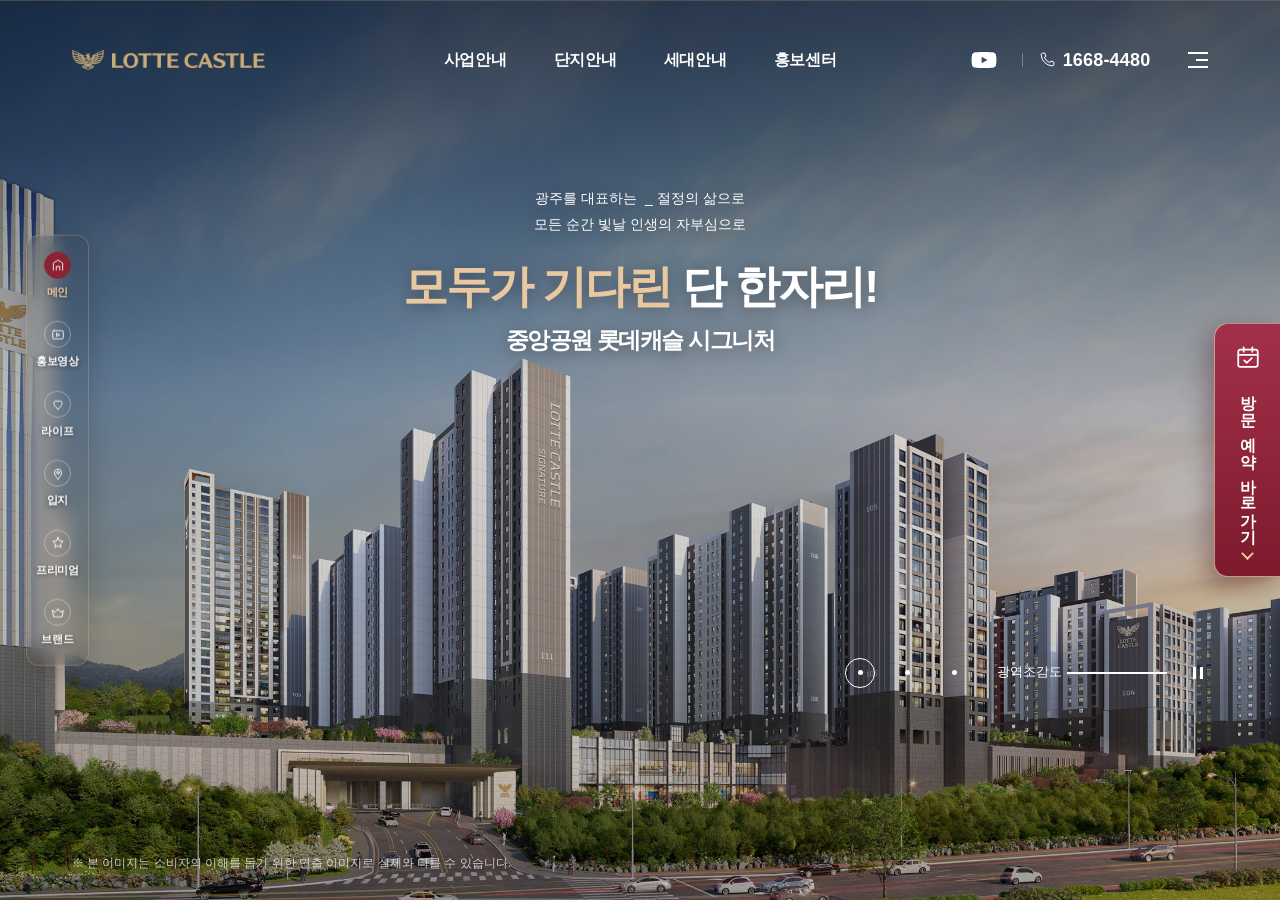
==== index.html @ ca61cfc9 "중앙공원 롯데캐슬 시그니처 홈페이지" ====
<!doctype html>
<html lang="ko">
<head>
  <meta charset="utf-8">
  <meta name="viewport" content="width=device-width, initial-scale=1">
  <title>중앙공원 롯데캐슬 시그니처</title>
  <meta name="description" content="광주를 대표하는 절정의 삶, 중앙공원 롯데캐슬 시그니처. 1BL·2-1BL·2-2BL 총 2,772세대.">
  <link rel="icon" type="image/png" href="images/logo-emblem-wine.png">
  <meta property="og:type" content="website">
  <meta property="og:site_name" content="중앙공원 롯데캐슬 시그니처">
  <meta property="og:image" content="images/main/main-aerial.jpg">
  <meta property="og:title" content="중앙공원 롯데캐슬 시그니처">
  <meta property="og:description" content="광주를 대표하는 절정의 삶, 1BL·2-1BL·2-2BL 총 2,772세대">
  <link rel="preconnect" href="https://fonts.googleapis.com">
  <link rel="preconnect" href="https://fonts.gstatic.com" crossorigin>
  <link rel="stylesheet" href="https://fonts.googleapis.com/css2?family=Jost:wght@100;200;300;400;500;600;700&family=Nanum+Myeongjo:wght@700;800&display=swap">
  <link rel="stylesheet" href="https://cdn.jsdelivr.net/gh/orioncactus/pretendard@v1.3.9/dist/web/variable/pretendardvariable-dynamic-subset.min.css">
  <link rel="stylesheet" href="css/style.css">
  <script>document.documentElement.classList.add("js");</script>
</head>
<body>
  <a class="skip" href="#main">본문으로 건너뛰기</a>

  <!-- ── 헤더 ─────────────────────────────── -->
  <header class="hd" id="hd">
    <h1 class="hd__logo">
      <a href="#main" data-go="0" aria-label="롯데캐슬 홈">
        <span class="logo logo--color"><img src="images/logo-emblem-champ.png" alt=""><img src="images/logo-word-champ.png" alt=""></span>
        <span class="logo logo--white"><img src="images/logo-emblem-champ.png" alt=""><img src="images/logo-word-champ.png" alt=""></span>
      </a>
    </h1>

    <nav class="gnb" aria-label="주요 메뉴">
      <ul class="gnb__list">
        <li><a href="planning.html">사업안내</a>
          <ul class="gnb__sub"><li><a href="planning.html">사업개요</a></li><li><a href="brand.html">브랜드 소개</a></li><li><a href="location.html">입지환경</a></li><li><a href="premium.html">프리미엄</a></li><li><a href="contact.html">오시는 길</a></li></ul>
        </li>
        <li><a href="complex.html">단지안내</a>
          <ul class="gnb__sub"><li><a href="complex.html">단지 배치도</a></li><li><a href="dh.html">동호수배치도</a></li><li><a href="community.html">커뮤니티</a></li><li><a href="conference.html">이동통신설비 협의 결과서</a></li></ul>
        </li>
        <li><a href="unit.html">세대안내</a>
          <ul class="gnb__sub"><li><a href="unit.html">주택형 안내</a></li><li><a href="unit_film.html">세대안내 영상</a></li></ul>
        </li>
        <li><a href="guest.html">홍보센터</a>
          <ul class="gnb__sub"><li><a href="guest.html">관심고객등록</a></li><li><a href="pr.html">홍보영상</a></li></ul>
        </li>
      </ul>
    </nav>

    <div class="hd__util">
      <a class="hd__yt" href="pr.html" data-go="1">
        <svg viewBox="0 0 24 24" aria-hidden="true"><path d="M23 7.2a3 3 0 0 0-2.1-2.1C19 4.6 12 4.6 12 4.6s-7 0-8.9.5A3 3 0 0 0 1 7.2 31 31 0 0 0 .5 12 31 31 0 0 0 1 16.8a3 3 0 0 0 2.1 2.1c1.9.5 8.9.5 8.9.5s7 0 8.9-.5a3 3 0 0 0 2.1-2.1 31 31 0 0 0 .5-4.8 31 31 0 0 0-.5-4.8zM9.8 15.1V8.9l5.4 3.1z"/></svg><span>홍보영상 바로보기</span>
      </a>
      <span class="hd__bar" aria-hidden="true"></span>
      <p class="hd__tel" aria-label="대표번호 1668-4480">
        <svg viewBox="0 0 24 24" aria-hidden="true"><path d="M5.2 3h3.1l1.6 4.4-2.2 1.5a12 12 0 0 0 7.4 7.4l1.5-2.2 4.4 1.6v3.1A2.3 2.3 0 0 1 18.7 21 16.7 16.7 0 0 1 3 5.3 2.3 2.3 0 0 1 5.2 3z"/></svg>
        <span>1668-4480</span>
      </p>
      <button class="hd__menu" type="button" aria-expanded="false" aria-controls="sitemap"><span class="sr-only">전체 메뉴</span><i></i><i></i><i></i></button>
    </div>
  </header>

  <!-- 전체 메뉴 -->
  <div class="sitemap" id="sitemap" role="dialog" aria-modal="true" aria-label="전체 메뉴" hidden>
    <div class="sitemap__inner">
      <div class="sitemap__col"><h2>사업안내</h2><ul><li><a href="planning.html">사업개요</a></li><li><a href="brand.html">브랜드 소개</a></li><li><a href="location.html">입지환경</a></li><li><a href="premium.html">프리미엄</a></li><li><a href="contact.html">오시는 길</a></li></ul></div>
      <div class="sitemap__col"><h2>단지안내</h2><ul><li><a href="complex.html">단지 배치도</a></li><li><a href="dh.html">동호수배치도</a></li><li><a href="community.html">커뮤니티</a></li><li><a href="conference.html">이동통신설비 협의 결과서</a></li></ul></div>
      <div class="sitemap__col"><h2>세대안내</h2><ul><li><a href="unit.html">주택형 안내</a></li><li><a href="unit_film.html">세대안내 영상</a></li></ul></div>
      <div class="sitemap__col"><h2>홍보센터</h2><ul><li><a href="guest.html">관심고객등록</a></li><li><a href="pr.html">홍보영상</a></li></ul></div>
    </div>
    <button class="sitemap__close" type="button"><span class="sr-only">전체 메뉴 닫기</span></button>
  </div>

  <!-- 오른쪽 세로 탭 -->
  <div class="side">
    <button class="side__tab" type="button" data-reserve><span>방문 예약 바로가기</span><i aria-hidden="true"></i></button>
    <div class="side__card" aria-hidden="true">
      <p>모델하우스<br>방문 예약</p>
      <img src="images/logo-emblem-white.png" alt="">
      <p class="side__go">바로가기 <i></i></p>
    </div>
  </div>

  <!-- 왼쪽 섹션 바로가기 (스크롤 없이 해당 화면으로 이동) -->
  <nav class="qnav" aria-label="섹션 바로가기">
    <ul>
      <li><a href="#" data-go="0"><i aria-hidden="true"><svg viewBox="0 0 24 24"><path d="M4 21V9l8-5 8 5v12M9 21v-6h6v6"/></svg></i><span>메인</span></a></li>
      <li><a href="#" data-go="1"><i aria-hidden="true"><svg viewBox="0 0 24 24"><rect x="3" y="5" width="18" height="14" rx="2"/><path d="M10 9.5l5 2.5-5 2.5z"/></svg></i><span>홍보영상</span></a></li>
      <li><a href="#" data-go="2"><i aria-hidden="true"><svg viewBox="0 0 24 24"><path d="M12 21s-7-4.5-7-10a4 4 0 0 1 7-2.6A4 4 0 0 1 19 11c0 5.5-7 10-7 10z"/></svg></i><span>라이프</span></a></li>
      <li><a href="#" data-go="3"><i aria-hidden="true"><svg viewBox="0 0 24 24"><path d="M12 21s6-5.7 6-11a6 6 0 0 0-12 0c0 5.3 6 11 6 11z"/><circle cx="12" cy="10" r="2.2"/></svg></i><span>입지</span></a></li>
      <li><a href="#" data-go="4"><i aria-hidden="true"><svg viewBox="0 0 24 24"><path d="M12 3l2.7 5.6 6.1.9-4.4 4.3 1 6.1L12 17l-5.4 2.9 1-6.1-4.4-4.3 6.1-.9z"/></svg></i><span>프리미엄</span></a></li>
      <li><a href="#" data-go="5"><i aria-hidden="true"><svg viewBox="0 0 24 24"><path d="M3 8l4.5 3L12 5l4.5 6L21 8l-2 11H5z"/></svg></i><span>브랜드</span></a></li>
    </ul>
  </nav>

  <main class="fp" id="fp">    <div class="fp__track" id="track">

      <!-- 1. 메인 비주얼 ─────────────────────── -->
      <section class="sec sec-main" id="main" data-hd="light" aria-label="메인">
        <div class="fade" id="mv" data-delay="7000" data-mobile-delay="5000">
          <div class="fade__slide mv mv--dark is-active" data-label="광역조감도">
            <div class="mv__img" style="background-image:url(images/main/main-aerial.jpg)" role="img" aria-label="공원 숲 너머로 늘어선 롯데캐슬 시그니처 단지 전경 조감도"></div>
            <div class="mv__txt">
              <p>광주를 대표하는&nbsp;&nbsp;_&nbsp;절정의 삶으로<br>모든 순간 빛날 인생의 자부심으로</p>
              <h2><b>모두가 기다린</b> 단 한자리!</h2>
              <h3>중앙공원 롯데캐슬 시그니처</h3>
            </div>
          </div>
          <div class="fade__slide mv mv--dark" data-label="1블럭">
            <div class="mv__img" style="background-image:url(images/main/main-1bl.jpg)" role="img" aria-label="해 질 녘 중앙공원 숲과 호수 곁에 들어선 1블럭 조감도"></div>
            <div class="mv__txt">
              <p>광주를 대표하는&nbsp;&nbsp;_&nbsp;절정의 삶으로<br>모든 순간 빛날 인생의 자부심으로</p>
              <h2><b>모두가 기다린</b> 단 한자리!</h2>
              <h3>중앙공원 롯데캐슬 시그니처</h3>
            </div>
          </div>
          <div class="fade__slide mv mv--dark" data-label="2블럭">
            <div class="mv__img" style="background-image:url(images/main/main-2bl.jpg)" role="img" aria-label="중앙공원 숲에 둘러싸인 2블럭 단지 조감도"></div>
            <div class="mv__txt">
              <p>광주를 대표하는&nbsp;&nbsp;_&nbsp;절정의 삶으로<br>모든 순간 빛날 인생의 자부심으로</p>
              <h2><b>모두가 기다린</b> 단 한자리!</h2>
              <h3>중앙공원 롯데캐슬 시그니처</h3>
            </div>
          </div>
          <div class="ctrl ctrl--main" role="group" aria-label="메인 슬라이드 조작">
            <div class="ctrl__dots"></div>
            <p class="ctrl__label" aria-live="polite"></p>
            <div class="ctrl__bar"><i></i></div>
            <button class="ctrl__play" type="button" aria-label="자동 재생 일시정지"></button>
          </div>
        </div>
        <p class="sec-main__note">※ 본 이미지는 소비자의 이해를 돕기 위한 연출 이미지로 실제와 다를 수 있습니다.</p>
      </section>

      <!-- 2. 홍보영상 ───────────────────────── -->
      <section class="sec sec-pr" id="pr" data-hd="dark" aria-labelledby="pr-title">
        <div class="pr__bg" style="background-image:url(images/main/pr-bg.jpg?v=2)"></div>
        <div class="pr">
          <h2 class="pr__tit" id="pr-title">홍보영상<span>중앙공원 롯데캐슬 시그니처의 홍보영상을 감상하세요.</span></h2>
          <div class="pr__player" id="pr-player">
            <button class="pr__poster" type="button" id="pr-poster">
              <img id="pr-poster-img" src="https://i.ytimg.com/vi/tBvy3u4akjk/maxresdefault.jpg" alt="">
              <span class="pr__play" aria-hidden="true"></span>
              <span class="sr-only" id="pr-poster-label">메인 홍보영상 재생</span>
            </button>
          </div>
          <ul class="pr__list">
            <li><button type="button" class="pr__item is-active" data-yt="tBvy3u4akjk"><span class="pr__th"><img src="https://i.ytimg.com/vi/tBvy3u4akjk/mqdefault.jpg" alt=""></span><span class="pr__info"><b>메인 홍보영상</b><span>광주의 빛이 될 프리미엄 랜드마크의 등장!<br>중앙공원 롯데캐슬 시그니처</span></span></button></li>
            <li><button type="button" class="pr__item" data-yt="fh3ZFJFXrGg"><span class="pr__th"><img src="https://i.ytimg.com/vi/fh3ZFJFXrGg/mqdefault.jpg" alt=""></span><span class="pr__info"><b>공원 설계 편</b><span>중앙공원 롯데캐슬 시그니처의<br>특별한 이야기</span></span></button></li>
            <li><button type="button" class="pr__item" data-yt="DjLk4Nj26QA"><span class="pr__th"><img src="https://i.ytimg.com/vi/DjLk4Nj26QA/mqdefault.jpg" alt=""></span><span class="pr__info"><b>단지 설계 편</b><span>중앙공원 롯데캐슬 시그니처의<br>특별한 이야기</span></span></button></li>
            <li><button type="button" class="pr__item" data-yt="m_tF_t5Ye3M"><span class="pr__th"><img src="https://i.ytimg.com/vi/m_tF_t5Ye3M/mqdefault.jpg" alt=""></span><span class="pr__info"><b>견본주택 탐방기</b><span>광주 최대 중앙공원을<br>내 집 앞마당처럼!</span></span></button></li>
          </ul>
        </div>
      </section>

      <!-- 3. LIFE ─────────────────────────── -->
      <section class="sec sec-life" id="life" data-hd="dark" aria-label="라이프">
        <div class="fade" id="lf" data-delay="7000" data-mobile-delay="3500">
          <div class="fade__slide lf lf--1 is-active" data-label="01">
            <div class="lf__img" style="background-image:url(images/main/life-1.jpg?v=2)" role="img" aria-label="도시 야경이 내려다보이는 루프탑 테라스의 두 사람"></div>
            <p class="lf__tit" aria-hidden="true"><span class="lf__top">HIGHEST</span><span class="lf__btm">SOCIETY</span></p>
            <div class="lf__box">
              <h3 class="lf__en">HIGHEST SOCIETY</h3>
              <h2>모두의 시선,<br>그 위의 소사이어티</h2>
              <p>광주를 이끄는<br>앞선 사람들의 특별한 커뮤니티.<br>더 큰 여유와 자부심을 담은<br>중대형 랜드마크의 완성</p>
            </div>
          </div>
          <div class="fade__slide lf lf--2" data-label="02">
            <div class="lf__img" style="background-image:url(images/main/life-2.jpg?v=2)" role="img" aria-label="중앙공원 잔디광장 너머로 보이는 롯데캐슬 단지"></div>
            <p class="lf__tit" aria-hidden="true"><span class="lf__top">GREATEST</span><span class="lf__btm">PARADISE</span></p>
            <div class="lf__box">
              <h3 class="lf__en">GREATEST PARADISE</h3>
              <h2>여유의 절정,<br>중앙공원 속 파라다이스</h2>
              <p>광주를 대표하는<br>최대 규모의 중앙공원을<br>나의 정원으로.<br>스케일이 다른 주거문화</p>
            </div>
          </div>
          <div class="fade__slide lf lf--3" data-label="03">
            <div class="lf__img" style="background-image:url(images/main/life-3.jpg)" role="img" aria-label="도심 전망이 보이는 밝은 쇼핑몰 내부"></div>
            <p class="lf__tit" aria-hidden="true"><span class="lf__top">BRIGHTEST</span><span class="lf__btm">LIFE</span></p>
            <div class="lf__box">
              <h3 class="lf__en">BRIGHTEST LIFE</h3>
              <h2>도시의 중심,<br>눈부신 어반라이프</h2>
              <p>지하철 2호선 개통(예정),<br>우수한 교육환경,<br>백화점, 대형마트 등<br>가깝고 편리한 인프라</p>
            </div>
          </div>
          <div class="ctrl ctrl--life" role="group" aria-label="라이프 슬라이드 조작">
            <div class="ctrl__dots"></div>
            <p class="ctrl__label" aria-live="polite"></p>
            <div class="ctrl__bar"><i></i></div>
            <button class="ctrl__play" type="button" aria-label="자동 재생 일시정지"></button>
          </div>
        </div>
      </section>

      <!-- 4. SIGNATURE LIFE ─────────────────── -->
      <section class="sec sec-sign" id="sign" data-hd="light" aria-labelledby="sign-title">
        <div class="sign__lines" aria-hidden="true"><i></i><i></i><i></i></div>
        <div class="sign__tit">
          <p>중앙공원 롯데캐슬 시그니처</p>
          <h2 id="sign-title">SIGNATURE LIFE</h2>
        </div>
        <ul class="sign__list">
          <li class="sign__item">
            <h3>PARK LIFE</h3>
            <p class="sign__head">약 224만㎡ 중앙공원<br>내 집 정원이 되다</p>
            <div class="sign__img"><div class="sign__circle"><img src="images/main/sign-park.jpg?v=2" alt=""></div><i aria-hidden="true"></i></div>
            <p class="sign__desc">해변백사장, 잔디 언덕,<br>장미정원, 캠핑장, 물놀이장 등<br>광주 최대 공원</p>
          </li>
          <li class="sign__item">
            <h3>SPEED LIFE</h3>
            <p class="sign__head">사통팔달 쾌속교통<br>어디든 빠르게 연결하다</p>
            <div class="sign__img"><div class="sign__circle"><img src="images/main/sign-speed.jpg?v=2" alt=""></div><i aria-hidden="true"></i></div>
            <p class="sign__desc">지하철2호선 개통(예정)<br>제2순환도로 상무대로 등<br>시내외 쾌속교통망</p>
          </li>
          <li class="sign__item">
            <h3>CULTURE LIFE</h3>
            <p class="sign__head">중앙공원 문화 인프라<br>일상의 품격을 높이다</p>
            <div class="sign__img"><div class="sign__circle"><img src="images/main/sign-culture.jpg?v=2" alt=""></div><i aria-hidden="true"></i></div>
            <p class="sign__desc">전시·박람회,<br>지역주민 워크숍, 음악회 등<br>중앙공원 내 다양한 문화 프로그램 계획</p>
          </li>
          <li class="sign__item">
            <h3>ONE-STOP LIFE</h3>
            <p class="sign__head">롯데 라이프 타운<br>원스톱 생활을 완성하다</p>
            <div class="sign__img"><div class="sign__circle"><img src="images/main/sign-onestop.jpg?v=2" alt=""></div><i aria-hidden="true"></i></div>
            <p class="sign__desc">롯데캐슬 시그니처,<br>롯데마트, 롯데아울렛으로<br>이어지는 원스톱 롯데 라이프 타운</p>
          </li>
        </ul>
      </section>

      <!-- 5. HIGH END LIFE ──────────────────── -->
      <section class="sec sec-premium" id="premium" data-hd="light" aria-labelledby="premium-title">
        <div class="premium">
          <div class="premium__tit">
            <p class="premium__sub">중앙공원 롯데캐슬 시그니처</p>
            <h2 id="premium-title">HIGH END LIFE</h2>
            <p class="premium__desc">광주를 대표하는 절정의 삶으로, 모든 순간 빛날 인생의 자부심으로<br>롯데캐슬 시그니처, 광주의 빛이 되다.</p>
            <div class="premium__nav">
              <button type="button" class="premium__prev" aria-label="이전 카드"></button>
              <p class="premium__frac" aria-live="polite"><span class="premium__cur">01</span><i></i><span class="premium__total">04</span></p>
              <button type="button" class="premium__next" aria-label="다음 카드"></button>
            </div>
          </div>
          <div class="premium__viewport">
            <ul class="premium__track" id="premium-track">
              <li class="card"><div class="card__img"><img src="images/main/card-community.jpg" alt="중앙공원과 호수가 내려다보이는 스카이라운지"></div><div class="card__txt"><h3>고품격 커뮤니티로<br><b>자부심을 더 높이다</b></h3><p>중앙공원 전망 스카이라운지,<br>고급 사우나 등<br>한 차원 높은 고품격 커뮤니티</p></div></li>
              <li class="card"><div class="card__img"><img src="images/main/card-parking.svg?v=2" alt="일반형 2.5m·확장형 2.6m 주차 구획도"></div><div class="card__txt"><h3>넉넉한 주차설계로<br><b>삶의 여유를 더하다</b></h3><p>세대당 약 2.0대의 넉넉한 주차공간,<br>대형 세단, SUV 등을 고려해 총 주차대수<br>5,358대 중 1,960대를 확장형으로 계획</p></div></li>
              <li class="card"><div class="card__img"><img src="images/main/card-finish.jpg" alt="대리석 아일랜드와 원목 수납장의 고급 주방"></div><div class="card__txt"><h3>차별화된 마감재로<br><b>하이엔드 라이프를 선사하다</b></h3><p>Arclinea, Dada, nolte, dacor 등<br>입주민의 취향에 걸맞는<br>고급 마감재 적용</p></div></li>
              <li class="card"><div class="card__img"><img src="images/main/card-storage.jpg" alt="골프백과 캐리어를 보관한 세대창고"></div><div class="card__txt"><h3>라이프 스타일에 맞춰<br><b>수납공간을 극대화하다</b></h3><p>대형 스포츠 용품이나<br>계절용품 보관이 용이한<br>세대별 1개소의 세대창고 제공</p></div></li>
            </ul>
          </div>
        </div>
      </section>

      <!-- 6. BRAND ──────────────────────────── -->
      <section class="sec sec-brand" id="brand" data-hd="dark" aria-labelledby="brand-title">
        <div class="brand__bg" style="background-image:url(images/main/brand-bg.jpg)"></div>
        <div class="brand">
          <div class="brand__box brand__box--l">
            <h2 id="brand-title">롯데캐슬 시그니처,<br>광주의 빛이 되다</h2>
            <p>광주를 대표하는 절정의 삶으로<br>모든 순간 빛날 인생의 자부심으로<br>롯데캐슬 시그니처가 광주의 랜드마크를 완성합니다.</p>
          </div>
          <div class="brand__logo"><img src="images/logo-full-gold.png" alt="LOTTE CASTLE"></div>
          <div class="brand__box brand__box--r">
            <h2>눈부시게 빛나는<br>광주라이프</h2>
            <p>롯데캐슬 시그니처를 중심으로<br>눈부시게 빛나는 광주라이프가 펼쳐집니다</p>
            <h3>중앙공원 롯데캐슬 시그니처</h3>
          </div>
          <a class="brand__bt swap" href="https://www.lottecastle.co.kr/main/index.do" target="_blank" rel="noopener"><span class="swap__t">BRAND SITE</span><span class="swap__b" aria-hidden="true">BRAND SITE</span></a>
        </div>
      </section>

      <!-- FOOTER ───────────────────────────── -->
      <footer class="sec sec-foot" id="footer" data-hd="dark">
        <div class="ft">
          <div class="ft__l">
            <img class="ft__logo" src="images/logo-full-light.png" alt="롯데캐슬">
            <p class="ft__sum">1BL, 2-1BL, 2-2BL 총 3개 블록 84~233㎡ <b>총 2,772세대</b></p>
            <p class="ft__note">홈페이지에 사용된 CG, 일러스트, 사진, 이미지 등은 소비자의 이해를 돕기 위한 것으로 실제와 차이가 있습니다.<br>홈페이지에 기재된 개발계획 등은 관계기관의 인·허가 상의 문제로 변경될 수 있습니다.</p>
            <p class="ft__biz"><span>시행.</span> (주)한국토지신탁 <i>|</i> <span>시공.</span> 롯데건설 <i>|</i> <span>온라인 대행.</span> 하우스플랜</p>
            <p class="ft__copy">© Lotte Engineering &amp; Construction. All rights reserved.</p>
          </div>
          <div class="ft__r">
            <div class="family">
              <button class="family__bt swap" type="button" aria-expanded="false" aria-controls="family-list"><span class="swap__t">FAMILY SITE</span><span class="swap__b" aria-hidden="true">FAMILY SITE</span></button>
              <ul class="family__list" id="family-list" hidden>
                <li><a href="https://www.lottecon.co.kr/" target="_blank" rel="noopener">롯데건설</a></li>
                <li><a href="https://ethics.lottecon.co.kr/" target="_blank" rel="noopener">윤리경영</a></li>
                <li><a href="https://www.elyes.co.kr/main/main.do" target="_blank" rel="noopener">ELYES</a></li>
              </ul>
            </div>
            <a class="ft__priv swap" href="privacy.html"><span class="swap__t">개인정보 처리방침</span><span class="swap__b" aria-hidden="true">개인정보 처리방침</span></a>
          </div>
        </div>
      </footer>

    </div>
  </main>

  <!-- 방문 예약 (관심고객등록) -->
  <div class="rsv" id="rsv" role="dialog" aria-modal="true" aria-labelledby="rsv-title" hidden>
    <div class="rsv__dim" data-close></div>
    <div class="rsv__panel">
      <div class="rsv__head">
        <p class="rsv__en">RESERVATION</p>
        <h2 id="rsv-title">모델하우스 방문 예약</h2>
        <p class="rsv__desc">원하는 날짜와 시간을 남겨주시면 담당자가 전화로 예약을 확정해 드립니다.</p>
      </div>
      <form class="form" id="reserve-form" novalidate>
        <input type="hidden" name="_subject" value="[방문예약] 중앙공원 롯데캐슬 시그니처">
        <input type="hidden" name="접수경로" value="메인 방문예약 창">
        <div class="form__summary" id="form-summary" tabindex="-1" role="alert" hidden></div>
        <div class="form__grid">
          <div class="field">
            <label for="name">이름 <span class="req" aria-hidden="true">*</span></label>
            <input id="name" name="name" type="text" autocomplete="name" required aria-describedby="name-error">
            <p class="field__error" id="name-error"></p>
          </div>
          <div class="field">
            <label for="phone">연락처 <span class="req" aria-hidden="true">*</span></label>
            <input id="phone" name="phone" type="tel" inputmode="numeric" autocomplete="tel" placeholder="010-0000-0000" required aria-describedby="phone-error">
            <p class="field__error" id="phone-error"></p>
          </div>
          <div class="field">
            <label for="date">방문 날짜 <span class="req" aria-hidden="true">*</span></label>
            <input id="date" name="date" type="date" required aria-describedby="date-error">
            <p class="field__error" id="date-error"></p>
          </div>
          <div class="field">
            <label for="type">관심 주택형</label>
            <select id="type" name="type">
              <option value="">아직 정하지 않았어요</option>
              <option>84A</option><option>84B</option><option>102</option><option>114</option><option>119A</option><option>119B</option>
              <option>121</option><option>135A</option><option>135B</option><option>139A</option><option>139B-1</option><option>139B-2</option>
              <option>139C</option><option>139D</option><option>166</option><option>211P</option><option>233P</option>
            </select>
          </div>
        </div>
        <fieldset class="field">
          <legend>방문 시간 <span class="req" aria-hidden="true">*</span></legend>
          <div class="slots">
            <label class="slot"><input type="radio" name="time" value="10:00" required><span>10:00</span></label>
            <label class="slot"><input type="radio" name="time" value="11:00"><span>11:00</span></label>
            <label class="slot"><input type="radio" name="time" value="12:00"><span>12:00</span></label>
            <label class="slot"><input type="radio" name="time" value="13:00"><span>13:00</span></label>
            <label class="slot"><input type="radio" name="time" value="14:00"><span>14:00</span></label>
            <label class="slot"><input type="radio" name="time" value="15:00"><span>15:00</span></label>
            <label class="slot"><input type="radio" name="time" value="16:00"><span>16:00</span></label>
            <label class="slot"><input type="radio" name="time" value="17:00"><span>17:00</span></label>
            <label class="slot"><input type="radio" name="time" value="18:00"><span>18:00</span></label>
          </div>
          <p class="field__error" id="time-error"></p>
        </fieldset>
        <div class="field">
          <label class="check"><input id="agree" name="agree" type="checkbox" required aria-describedby="agree-error"><span>개인정보 수집·이용에 동의합니다 <span class="req" aria-hidden="true">*</span></span></label>
          <p class="privacy">수집 항목: 이름, 연락처, 방문 희망 일시 · 이용 목적: 방문 예약 확인 및 안내 · 보유 기간: 분양 종료 시까지</p>
          <p class="field__error" id="agree-error"></p>
        </div>
        <button class="form__submit" type="submit">방문 예약하기</button>
      </form>
      <div class="done" id="reserve-done" tabindex="-1" hidden>
        <p class="rsv__en">THANK YOU</p>
        <h3 class="done__title">방문 예약이 접수되었습니다</h3>
        <p class="done__text" id="done-text"></p>
        <p>담당자가 영업일 기준 하루 안에 전화로 예약을 확정해 드립니다.</p>
        <button class="done__again" type="button" id="reserve-again">다른 일정으로 예약하기</button>
      </div>
      <button class="rsv__close" type="button" data-close><span class="sr-only">닫기</span></button>
    </div>
  </div>

  <script src="js/main.js"></script>
  <script src="js/reserve-form.js"></script>
</body>
</html>
---- css/style.css ----
/* ─────────────────────────────────────────────
   중앙공원 롯데캐슬 시그니처 — 메인
   ───────────────────────────────────────────── */
:root {
  --wine: #811131;
  --rose: #b58b7a;
  --wine-2: #8b2332;
  --brown: #402c2f;
  --brown-2: #331e22;
  --gold: #9d7651;
  --gold-2: #a27d5c;
  --beige: #f6ede4;
  --ivory: #f3efe9;
  --line: #d9d4cc;
  --error: #b3261e;

  --en: "Jost", "Futura", "Century Gothic", sans-serif;
  --ko: "Pretendard Variable", Pretendard, -apple-system, "Apple SD Gothic Neo", "Malgun Gothic", sans-serif;
  --serif: "Nanum Myeongjo", serif;

  --hd: 120px;
  --page: 1080ms;
  --ease-page: cubic-bezier(.77, 0, .175, 1);
  --ease: cubic-bezier(.22, 1, .36, 1);
}

*, *::before, *::after { box-sizing: border-box; }
html, body { height: 100%; }
body {
  margin: 0; background: #111; color: var(--brown-2);
  font-family: var(--ko); font-size: 16px; line-height: 1.6;
  word-break: keep-all; -webkit-font-smoothing: antialiased;
}
img { display: block; max-width: 100%; }
a { color: inherit; text-decoration: none; }
button { font: inherit; color: inherit; background: none; border: 0; padding: 0; cursor: pointer; }
h1, h2, h3, h4, h5, p, ul, ol { margin: 0; padding: 0; }
ul, ol { list-style: none; }
:focus-visible { outline: 2px solid var(--gold-2); outline-offset: 3px; }
.sr-only { position: absolute; width: 1px; height: 1px; margin: -1px; padding: 0; overflow: hidden; clip: rect(0 0 0 0); white-space: nowrap; border: 0; }
.skip { position: fixed; left: 16px; top: -80px; z-index: 300; padding: 12px 18px; background: var(--wine); color: #fff; }
.skip:focus { top: 16px; }

/* 글자 교체형 호버 (BRAND SITE, FAMILY SITE 등) */
.swap { position: relative; display: inline-flex; align-items: center; justify-content: center; overflow: hidden; isolation: isolate; }
.swap::after { content: ""; position: absolute; inset: 0; z-index: -1; background: var(--wine-2); transform: translateY(100%); transition: transform .5s var(--ease); }
.swap__t { transition: opacity .3s; }
.swap__b { position: absolute; left: 0; right: 0; text-align: center; opacity: 0; transform: translateY(2.5rem); }
.swap:hover::after, .swap:focus-visible::after { transform: none; }
.swap:hover .swap__t, .swap:focus-visible .swap__t { opacity: 0; }
.swap:hover .swap__b, .swap:focus-visible .swap__b { opacity: 1; transform: none; transition: opacity .5s .35s, transform .5s .35s var(--ease); }

/* ── 헤더 ─────────────────────────────────── */
.hd {
  position: fixed; left: 0; right: 0; top: 0; z-index: 60;
  display: flex; align-items: center; height: var(--hd); padding: 0 5.6%;
  color: var(--brown-2);
  transition: color .5s, background-color .4s;
}
.hd::before { /* 메뉴 펼침 배경 */
  content: ""; position: absolute; left: 0; right: 0; top: 0; z-index: -1; height: 0;
  /* 위쪽 상위 메뉴 줄은 로즈골드, 아래 하위 메뉴 영역은 흰색 */
  background: linear-gradient(180deg, var(--rose) 0, var(--rose) var(--hd), #fff var(--hd));
  box-shadow: 0 14px 34px rgba(0, 0, 0, .12); border-bottom: 1px solid rgba(162, 125, 92, .35);
  transition: height .45s var(--ease);
}
.hd.is-w { color: #fff; }
.hd.is-foot { background: #161314; }
.hd__logo { flex: none; }
.hd__logo a { display: block; }
.logo { display: flex; align-items: center; gap: 8px; }
.logo img:first-child { height: 20px; width: auto; }
.logo img:last-child { height: 15px; width: auto; }
.logo--white { display: none; }
.hd.is-w .logo--color { display: none; }
.hd.is-w .logo--white { display: flex; }

.gnb { position: absolute; left: 50%; top: 0; transform: translateX(-50%); height: 100%; }
.gnb__list { display: flex; height: 100%; }
.gnb__list > li { position: relative; width: clamp(110px, 9vw, 150px); text-align: center; }
.gnb__list > li > a { display: flex; align-items: center; justify-content: center; height: var(--hd); font-size: 17px; font-weight: 600; letter-spacing: -.02em; }
.gnb__list > li > a::after { content: ""; position: absolute; left: 50%; top: calc(var(--hd) / 2 + 19px); width: 0; height: 1px; background: currentColor; transition: width .3s, left .3s; }
.gnb__list > li:hover > a::after, .gnb__list > li:focus-within > a::after { left: 25%; width: 50%; }
.gnb__sub { position: absolute; left: 0; right: 0; top: var(--hd); padding: 20px 0 28px; opacity: 0; visibility: hidden; transition: opacity .3s, visibility 0s .3s; }
@media (max-width: 1200px) { .gnb__list > li { width: 96px; } .gnb__list > li > a { font-size: 15px; } }
.gnb__sub a { display: block; padding: 8px 0; font-size: 15px; color: #777; transition: color .2s; }
.gnb__sub a:hover, .gnb__sub a:focus-visible { color: var(--wine); }
/* 메뉴 영역에 마우스를 올리면 모든 하위 메뉴가 흰 패널에 함께 펼쳐짐 */
.hd.is-open { color: #fff; }
.hd.is-open .logo img { filter: brightness(0) invert(1); } /* 로즈골드 위에서는 흰 로고 */
.hd.is-open::before { height: calc(var(--hd) + var(--drop, 260px)); }
.hd.is-open .logo--color { display: flex; }
.hd.is-open .logo--white { display: none; }
.hd.is-open .gnb__sub { opacity: 1; visibility: visible; transition: opacity .35s .12s; }

.hd__util { margin-left: auto; display: flex; align-items: center; gap: 28px; }
/* 유튜브 버튼: 커서를 올리면 빨간색이 왼쪽부터 덮이며 "홍보영상 바로보기" 문구가 펼쳐짐 */
.hd__yt { position: relative; display: inline-flex; align-items: center; height: 49px; padding: 0 12px; border-radius: 25px; overflow: hidden; isolation: isolate; transition: color .3s; }
.hd__yt::before { content: ""; position: absolute; inset: 0; z-index: -1; border-radius: inherit; background: #e62117; transform: scaleX(0); transform-origin: left center; transition: transform 1.28s var(--ease); }
.hd__yt svg { flex: none; width: 31px; height: 31px; fill: currentColor; }
.hd__yt span { max-width: 0; margin-left: 0; overflow: hidden; white-space: nowrap; font-size: 15px; font-weight: 600; opacity: 0; transition: max-width 1.28s var(--ease), margin-left 1.28s var(--ease), opacity .86s .28s; }
.hd__yt:hover, .hd__yt:focus-visible { color: #fff; }
.hd__yt:hover::before, .hd__yt:focus-visible::before { transform: none; }
.hd__yt:hover span, .hd__yt:focus-visible span { max-width: 160px; margin-left: 9px; opacity: 1; }
.hd__bar { width: 1px; height: 14px; background: currentColor; opacity: .3; }
.hd__tel { display: flex; align-items: center; gap: 10px; font-size: 22px; font-weight: 700; letter-spacing: .01em; }
.hd__tel svg { width: 21px; height: 21px; fill: none; stroke: currentColor; stroke-width: 1.4; }
.hd__menu { position: relative; width: 44px; height: 44px; margin-left: 26px; margin-right: -10px; }
.hd__menu i { position: absolute; right: 10px; height: 2px; background: currentColor; transition: width .3s var(--ease); }
.hd__menu i:nth-child(2) { top: 14px; width: 20px; }
.hd__menu i:nth-child(3) { top: 21px; width: 12px; }
.hd__menu i:nth-child(4) { top: 28px; width: 20px; }
.hd__menu:hover i:nth-child(3) { width: 20px; }

/* 전체 메뉴 */
.sitemap { position: fixed; inset: 0; z-index: 120; background: rgba(20, 12, 14, .96); color: #fff; overflow-y: auto; animation: fadeIn .45s both; }
.sitemap[hidden] { display: none; }
.sitemap__inner { display: grid; grid-template-columns: repeat(4, 1fr); gap: 60px; max-width: 1200px; margin: 0 auto; padding: 22vh 6% 10vh; }
.sitemap__col h2 { padding-bottom: 18px; margin-bottom: 18px; border-bottom: 1px solid rgba(255, 255, 255, .25); font-size: 22px; font-weight: 700; }
.sitemap__col a { display: block; padding: 8px 0; font-size: 15px; color: rgba(255, 255, 255, .6); transition: color .2s, transform .3s; }
.sitemap__col a:hover, .sitemap__col a:focus-visible { color: #fff; transform: translateX(4px); }
.sitemap__col { animation: fadeUp .8s var(--ease) both; }
.sitemap__col:nth-child(2) { animation-delay: .05s; } .sitemap__col:nth-child(3) { animation-delay: .1s; }
.sitemap__col:nth-child(4) { animation-delay: .15s; } .sitemap__col:nth-child(5) { animation-delay: .2s; } .sitemap__col:nth-child(6) { animation-delay: .25s; }
.sitemap__close { position: absolute; right: 5.6%; top: 38px; width: 44px; height: 44px; }
.sitemap__close::before, .sitemap__close::after { content: ""; position: absolute; left: 8px; top: 21px; width: 28px; height: 1.5px; background: #fff; }
.sitemap__close::before { transform: rotate(45deg); } .sitemap__close::after { transform: rotate(-45deg); }
@keyframes fadeIn { from { opacity: 0; } }
@keyframes fadeUp { from { opacity: 0; transform: translateY(40px); } }

/* 오른쪽 세로 탭 */
/* 방문 예약 바로가기: 화면 오른쪽 가운데, 와인색 + 달력 아이콘 + 주기적인 빛 반사로 눈에 띄게 */
.side { position: fixed; right: 0; top: 50%; z-index: 55; transform: translateY(-50%); }
.side__tab {
  position: relative; overflow: hidden;
  display: flex; flex-direction: column; align-items: center; gap: 14px;
  width: 66px; padding: 20px 0 18px;
  background: linear-gradient(180deg, #a3304a, #7c1a2c); color: #fff;
  border: 1px solid rgba(233, 200, 159, .7); border-right: 0; border-radius: 14px 0 0 14px;
  box-shadow: -6px 8px 24px rgba(60, 10, 20, .35);
  font-size: 16px; font-weight: 700; letter-spacing: .02em;
  transition: width .35s var(--ease), background-color .3s;
}
.side__tab::before { /* 달력 아이콘 */
  content: ""; flex: none; width: 26px; height: 26px;
  background: url("data:image/svg+xml,%3Csvg xmlns='http://www.w3.org/2000/svg' viewBox='0 0 24 24' fill='none' stroke='%23fff' stroke-width='1.6' stroke-linecap='round'%3E%3Crect x='3' y='5' width='18' height='16' rx='2'/%3E%3Cpath d='M3 10h18M8 3v4M16 3v4M8.5 15l2.3 2.3L15.5 13'/%3E%3C/svg%3E") center / contain no-repeat;
}
.side__tab::after { /* 빛 반사 */
  content: ""; position: absolute; left: -20%; top: -40%; width: 140%; height: 30%;
  background: linear-gradient(180deg, transparent, rgba(255, 255, 255, .35), transparent);
  transform: translateY(-100%); animation: sideShine 4.5s 2s ease-in-out infinite;
}
@keyframes sideShine { 0%, 70% { transform: translateY(-100%); } 100% { transform: translateY(560%); } }
.side__tab span { writing-mode: vertical-rl; text-orientation: upright; white-space: nowrap; letter-spacing: .04em; word-spacing: -.55em; line-height: 1; }
.side__tab i { width: 9px; height: 9px; margin-top: auto; border-right: 2px solid #e9c89f; border-bottom: 2px solid #e9c89f; transform: rotate(45deg); }
.side__tab:hover, .side__tab:focus-visible { width: 74px; }
.side__card {
  position: absolute; right: 66px; top: 0; width: 200px; height: 100%; padding: 26px 22px;
  display: flex; flex-direction: column; justify-content: space-between;
  background: var(--wine-2); color: #fff; font-size: 17px; font-weight: 700; line-height: 1.35;
  opacity: 0; transform: translateX(20px); pointer-events: none; transition: opacity .4s, transform .4s var(--ease);
}
.side__card img { width: 70px; opacity: .9; }
.side__go { display: flex; align-items: center; gap: 8px; font-size: 13px; font-weight: 500; }
.side__go i { width: 26px; height: 1px; background: #fff; }
.side:hover .side__card, .side__tab:focus-visible + .side__card { opacity: 1; transform: none; }

/* ── 풀페이지 ─────────────────────────────── */
.fp { position: fixed; inset: 0; overflow: hidden; }
.fp__track { transition: transform var(--page) var(--ease-page); will-change: transform; }
.sec { position: relative; height: 100vh; overflow: hidden; }
.sec-foot { height: auto; }

/* 섹션 도착 전에는 숨겨 두었다가 도착하면 애니메이션 */
.js .sec:not(.is-in) [data-anim] { opacity: 0; }

/* ── 공통 페이드 슬라이더 조작부 ─────────────── */
.fade { position: absolute; inset: 0; }
/* 장면 전환: 느리고 묵직한 크로스페이드 */
.fade__slide { position: absolute; inset: 0; opacity: 0; visibility: hidden; transition: opacity 2s cubic-bezier(.45, 0, .2, 1), visibility 0s 2s; }
.fade__slide.is-active { opacity: 1; visibility: visible; z-index: 2; transition: opacity 2s cubic-bezier(.45, 0, .2, 1); }
.ctrl { position: absolute; z-index: 10; display: flex; align-items: center; height: 32px; color: #fff; }
.ctrl__dots { display: flex; align-items: center; gap: 17px; }
.ctrl__dots button { position: relative; width: 30px; height: 30px; border-radius: 50%; }
.ctrl__dots button::before { content: ""; position: absolute; left: 50%; top: 50%; width: 5px; height: 5px; margin: -2.5px 0 0 -2.5px; border-radius: 50%; background: currentColor; }
.ctrl__dots button::after { content: ""; position: absolute; inset: 0; border: 1px solid currentColor; border-radius: 50%; opacity: 0; transform: scale(.4); transition: opacity .5s, transform .5s var(--ease); }
.ctrl__dots button[aria-current="true"]::after { opacity: 1; transform: none; }
.ctrl__label { min-width: 70px; margin-left: 28px; font-size: 13px; font-weight: 500; }
.ctrl__bar { position: relative; width: 100px; height: 2px; background: rgba(255, 255, 255, .3); }
.ctrl__bar i { position: absolute; left: 0; top: 0; height: 100%; width: 0; background: currentColor; }
.fade.is-run .ctrl__bar i { animation: bar var(--delay, 3.5s) linear both; }
@keyframes bar { to { width: 100%; } }
.ctrl__play { position: relative; width: 30px; height: 30px; margin-left: 16px; }
.ctrl__play::before, .ctrl__play::after { content: ""; position: absolute; top: 9px; width: 3px; height: 12px; background: currentColor; }
.ctrl__play::before { left: 10px; } .ctrl__play::after { left: 17px; }
.ctrl__play.is-paused::before { left: 11px; width: 0; height: 0; background: none; border-left: 10px solid currentColor; border-top: 6px solid transparent; border-bottom: 6px solid transparent; }
.ctrl__play.is-paused::after { display: none; }

/* ── 1. 메인 비주얼 ─────────────────────────── */
.sec-main { background: #dfe6ea; }
.mv__img { position: absolute; inset: 0; background-size: cover; background-position: center; }
.mv.is-active .mv__img { animation: zoomOut 9s cubic-bezier(.25, .1, .25, 1) both; }
@keyframes zoomOut { from { transform: scale(1.12); } }
.mv__txt { position: absolute; left: 0; right: 0; top: 20.5vh; z-index: 3; text-align: center; color: var(--brown); }
.mv__txt p { font-size: 1rem; line-height: 1.875rem; font-weight: 500; }
.mv__txt h2 { margin-top: 1.9rem; font-size: 3.2rem; line-height: 1; font-weight: 700; letter-spacing: -2px; }
.mv__txt h2 b { color: var(--wine); }
.mv__txt h3 { margin-top: 1.5rem; font-size: 1.675rem; line-height: 1; font-weight: 600; letter-spacing: -1.5px; }
.sec-main.is-in .mv.is-active .mv__txt p { animation: fromTop 1.8s .5s cubic-bezier(.22, 1, .36, 1) both; }
.sec-main.is-in .mv.is-active .mv__txt h2 { animation: fromTop 1.8s .8s cubic-bezier(.22, 1, .36, 1) both; }
.sec-main.is-in .mv.is-active .mv__txt h3 { animation: fade 1.8s 1.4s both; }
.js .sec-main:not(.is-in) .mv__txt { opacity: 0; }
@keyframes fromTop { from { opacity: 0; transform: translateY(-40px); } }
@keyframes fade { from { opacity: 0; } }
.ctrl--main { right: 5.2%; bottom: 23.5vh; }
/* 어두운 사진 장면: 흰 글자 + 위쪽 그림자 */
.mv--dark .mv__img::after { content: ""; position: absolute; inset: 0; background: linear-gradient(180deg, rgba(0, 0, 0, .45) 0%, rgba(0, 0, 0, .15) 45%, rgba(0, 0, 0, .25) 100%); }
.mv--dark .mv__txt { color: #fff; text-shadow: 0 2px 16px rgba(0, 0, 0, .35); }
.mv--dark .mv__txt h2 b { color: #e9c89f; }
.sec-main__note { position: absolute; left: 5.6%; bottom: 3vh; z-index: 4; font-size: 12px; color: rgba(255, 255, 255, .75); text-shadow: 0 1px 4px rgba(0, 0, 0, .4); }

/* ── 2. 홍보영상 ───────────────────────────── */
.sec-pr { background: #0e0c0c; color: #fff; }
/* 저해상도 원본을 확대한 배경이라 살짝 흐리게(blur) 깔아 거친 부분이 보이지 않게 함 */
.pr__bg { position: absolute; inset: 0; background-size: cover; background-position: center 60%; filter: brightness(.4) saturate(.9); }
.pr__bg::after { content: ""; position: absolute; inset: 0; background: linear-gradient(180deg, rgba(8, 12, 8, .55) 0%, rgba(8, 12, 8, .15) 40%, rgba(8, 12, 8, .35) 100%); }
/* 제목 → 영상·목록이 위아래로 겹치지 않게 그리드로 배치 */
.pr { --vw: min(62vw, (100vh - var(--hd) - 190px) * 16 / 9); position: relative; height: 100%; margin: 0 4%; padding-top: var(--hd); display: grid; grid-template-columns: var(--vw) 1fr; grid-template-rows: auto auto; align-content: center; column-gap: 4%; row-gap: 26px; }
.pr__tit { grid-column: 1 / -1; display: flex; align-items: baseline; gap: 20px; padding-bottom: 18px; border-bottom: 1px solid rgba(255, 255, 255, .25); font-size: 2.3rem; font-weight: 700; text-shadow: 0 2px 12px rgba(0, 0, 0, .35); }
.pr__tit span { font-size: .95rem; font-weight: 300; opacity: .75; }
.pr__player { position: relative; width: 100%; aspect-ratio: 16 / 9; overflow: hidden; background: #000; box-shadow: 0 20px 50px rgba(0, 0, 0, .45); }
.pr__poster, .pr__player iframe { position: absolute; inset: 0; width: 100%; height: 100%; border: 0; }
.pr__poster img { width: 100%; height: 100%; object-fit: cover; transition: transform .8s var(--ease), filter .4s; }
.pr__poster:hover img { transform: scale(1.03); filter: brightness(.85); }
.pr__play { position: absolute; left: 50%; top: 50%; width: 88px; height: 88px; margin: -44px 0 0 -44px; border-radius: 50%; background: rgba(139, 35, 50, .9); transition: transform .4s var(--ease); }
.pr__play::after { content: ""; position: absolute; left: 36px; top: 29px; border-left: 22px solid #fff; border-top: 15px solid transparent; border-bottom: 15px solid transparent; }
.pr__poster:hover .pr__play { transform: scale(1.1); }
.pr__list { align-self: start; display: grid; gap: 2vh; }
.pr__item { display: flex; gap: 22px; width: 100%; text-align: left; align-items: flex-start; }
.pr__th { position: relative; flex: none; width: 180px; aspect-ratio: 16 / 9; overflow: hidden; }
.pr__th::after { content: ""; position: absolute; inset: 0; border: 2px solid transparent; transition: border-color .3s; }
.pr__item.is-active .pr__th::after, .pr__item:hover .pr__th::after { border-color: #fff; }
.pr__th img { width: 100%; height: 100%; object-fit: cover; }
.pr__info { padding-top: 12px; }
.pr__info b { display: block; font-size: 1rem; font-weight: 600; }
.pr__info span { display: block; margin-top: 10px; font-size: .75rem; line-height: 1.8; opacity: .75; }
.sec-pr.is-in .pr__tit { animation: fromLeft 1s .5s both; }
.sec-pr.is-in .pr__player, .sec-pr.is-in .pr__list { animation: fade 1.2s .7s both; }
.js .sec-pr:not(.is-in) :is(.pr__tit, .pr__player, .pr__list) { opacity: 0; }
@keyframes fromLeft { from { opacity: 0; transform: translateX(-3.125rem); } }

/* ── 3. LIFE ──────────────────────────────── */
.sec-life { background: #111; color: #fff; }
.lf__img { position: absolute; inset: 0; background-size: cover; background-position: center; }
.lf__img::after { content: ""; position: absolute; inset: 0; background: linear-gradient(90deg, rgba(0, 0, 0, .55), rgba(0, 0, 0, .15) 55%, rgba(0, 0, 0, .35)); }
.lf--2 .lf__img { background-position: center 70%; }
.lf--2 .lf__img::after { background: linear-gradient(90deg, rgba(0, 0, 0, .72), rgba(0, 0, 0, .35) 35%, rgba(0, 0, 0, .05) 60%, rgba(0, 0, 0, .3)); }
.lf--3 .lf__img::after { background: linear-gradient(90deg, rgba(0, 0, 0, .6), rgba(0, 0, 0, .3) 45%, rgba(0, 0, 0, .62) 68%, rgba(0, 0, 0, .8)); }
.lf--1 .lf__img::after { background: linear-gradient(90deg, rgba(0, 0, 0, .45), rgba(0, 0, 0, .1) 45%, rgba(0, 0, 0, .7) 78%, rgba(0, 0, 0, .75)); }
.lf.is-active .lf__img { animation: zoomOut 9s cubic-bezier(.25, .1, .25, 1) both; }
.lf__tit { position: absolute; z-index: 3; font-family: var(--en); font-size: clamp(90px, 9.375rem, 11vw); line-height: 1; font-weight: 100; letter-spacing: -.05em; }
.lf__tit span { display: block; width: max-content; }
.lf--1 .lf__tit, .lf--3 .lf__tit { left: 8.125rem; top: 35%; }
.lf--1 .lf__btm { margin-left: 18.125rem; } .lf--3 .lf__btm { margin-left: 20rem; }
.lf--2 .lf__tit { right: 5%; bottom: 12%; }
.lf--2 .lf__btm { margin-left: 16rem; }
.lf__box { position: absolute; z-index: 3; width: 26.25rem; }
.lf__box::before { content: ""; position: absolute; left: -2.81rem; top: -7.81rem; width: 1px; height: 16.625rem; background: #fff; transform-origin: top; }
.lf--1 .lf__box, .lf--3 .lf__box { right: 6%; bottom: 17%; }
.lf--2 .lf__box { left: 9.67rem; top: 22%; }
.lf__en { font-family: var(--en); font-size: 1.125rem; font-weight: 400; color: var(--gold-2); letter-spacing: -.02em; }
.lf__box h2 { margin-top: .625rem; font-size: 2.75rem; line-height: 3.375rem; font-weight: 700; letter-spacing: -1.5px; }
.lf__box p { margin-top: 1.875rem; font-size: .94rem; line-height: 2.5rem; opacity: .6; }
.sec-life.is-in .lf.is-active .lf__top { animation: fromFarLeft 3s .4s cubic-bezier(.22, 1, .36, 1) both; }
.sec-life.is-in .lf.is-active .lf__btm { animation: fromFarRight 3s .4s cubic-bezier(.22, 1, .36, 1) both; }
.sec-life.is-in .lf.is-active .lf__box::before { animation: lineGrow 2.2s .6s cubic-bezier(.65, 0, .35, 1) both; }
.sec-life.is-in .lf.is-active .lf__box > * { animation: fromBelow 1.8s 1.2s cubic-bezier(.22, 1, .36, 1) both; }
.js .sec-life:not(.is-in) :is(.lf__tit, .lf__box) { opacity: 0; }
@keyframes fromFarLeft { from { opacity: 0; transform: translateX(-53rem); } }
@keyframes fromFarRight { from { opacity: 0; transform: translateX(53rem); } }
@keyframes lineGrow { from { transform: scaleY(0); } }
@keyframes fromBelow { from { opacity: 0; transform: translateY(3.125rem); } }
.ctrl--life { left: 50%; bottom: 8%; transform: translateX(-50%); }
.ctrl--life .ctrl__label { min-width: 40px; margin: 0 24px 0 50px; font-family: var(--en); }
.ctrl--life .ctrl__bar { width: 130px; }

/* ── 4. SIGNATURE LIFE ────────────────────── */
.sec-sign { background: var(--beige); }
.sign__lines i { position: absolute; left: 50%; top: 0; width: 1px; height: 100%; background: #000; opacity: .2; transform-origin: top; }
.sign__lines i:nth-child(1) { margin-left: -25vw; }
.sign__lines i:nth-child(3) { margin-left: 25vw; }
.sign__lines i:nth-child(2) { transform-origin: bottom; }
.sign__tit { position: absolute; left: 0; right: 0; top: 15%; z-index: 3; text-align: center; color: var(--brown-2); }
.sign__tit p { font-size: 1.75rem; line-height: 1; font-weight: 300; }
.sign__tit h2 { margin-top: .375rem; font-family: var(--en); font-size: 4.813rem; line-height: 1; font-weight: 700; letter-spacing: -.05em; }
.sign__list { position: absolute; inset: 0; z-index: 2; display: grid; grid-template-columns: repeat(4, 1fr); align-items: center; padding-top: 14vh; text-align: center; }
.sign__item h3 { font-family: var(--en); font-size: 1.125rem; line-height: 1; font-weight: 700; color: var(--brown-2); }
.sign__head { margin-top: .75rem; font-family: var(--serif); font-size: 1.35rem; line-height: 2rem; font-weight: 800; color: var(--gold); }
.sign__img { position: relative; width: 10.625rem; height: 10.625rem; margin: 2rem auto 0; }
.sign__circle { position: relative; z-index: 2; width: 100%; height: 100%; overflow: hidden; border-radius: 50%; }
.sign__circle::after { content: ""; position: absolute; inset: 0; border-radius: 50%; box-shadow: inset 0 -7px 10px rgba(0, 0, 0, .3); transform: rotate(125deg); }
.sign__circle img { width: 100%; height: 100%; object-fit: cover; filter: grayscale(1); transition: filter .8s, transform .8s var(--ease); }
.sign__img > i { position: absolute; left: -13%; top: 50%; z-index: 1; width: 126%; height: 1px; background: rgba(0, 0, 0, .7); opacity: 0; transform: translateX(-10%) rotate(120deg); transition: .5s; }
.sign__img > i::before, .sign__img > i::after { content: ""; position: absolute; top: -6px; width: 13px; height: 13px; border-radius: 50%; background: #000; }
.sign__img > i::before { left: -6px; } .sign__img > i::after { right: -6px; }
.sign__item:hover .sign__img > i { opacity: 1; transform: translateX(-10%) rotate(135deg); }
.sign__item:hover .sign__circle img { filter: none; transform: scale(1.03); }
.sign__desc { position: relative; margin-top: 2.25rem; padding-top: 1.5rem; font-size: .938rem; line-height: 1.875rem; font-weight: 500; color: rgba(0, 0, 0, .7); }
.sign__desc::before, .sign__desc::after { content: ""; position: absolute; left: 50%; top: 0; width: 8px; height: 8px; border-radius: 50%; }
.sign__desc::before { margin-left: -10px; background: #919191; }
.sign__desc::after { margin-left: 2px; background: var(--gold); }
.sec-sign.is-in .sign__lines i { animation: lineGrow 2s both; }
.sec-sign.is-in .sign__tit { animation: fromTop50 1s .2s both; }
.sec-sign.is-in .sign__item { animation: fromBelow6 1s .8s both; }
.sec-sign.is-in .sign__item:nth-child(2) { animation-delay: .95s; }
.sec-sign.is-in .sign__item:nth-child(3) { animation-delay: 1.1s; }
.sec-sign.is-in .sign__item:nth-child(4) { animation-delay: 1.25s; }
.js .sec-sign:not(.is-in) :is(.sign__lines i, .sign__tit, .sign__item) { opacity: 0; }
@keyframes fromTop50 { from { opacity: 0; transform: translateY(-3.125rem); } }
@keyframes fromBelow6 { from { opacity: 0; transform: translateY(6rem); } }

/* ── 5. HIGH END LIFE ─────────────────────── */
/* 흰 바탕 + 넓은 간격의 옅은 대각선 격자 */
.sec-premium { background-color: #fff; background-image: repeating-linear-gradient(45deg, rgba(162, 125, 92, .09) 0 1px, transparent 1px 68px), repeating-linear-gradient(-45deg, rgba(162, 125, 92, .09) 0 1px, transparent 1px 68px); }
.premium { position: relative; height: 100%; display: flex; align-items: center; padding-left: 10.5%; padding-top: calc(var(--hd) * .5); }
.premium__tit { flex: none; width: 41%; margin-top: -8vh; color: var(--brown-2); }
.premium__sub { font-size: 2.06rem; line-height: 1; font-weight: 400; }
.premium__tit h2 { margin-top: .625rem; font-family: var(--en); font-size: clamp(48px, 4.4vw, 5.19rem); line-height: 1; font-weight: 700; letter-spacing: -.05em; white-space: nowrap; }
.premium__desc { margin-top: 2.5rem; font-size: .94rem; line-height: 1.875rem; color: #2a2a2a; }
.premium__nav { display: flex; align-items: center; gap: 22px; margin-top: 6.5rem; }
.premium__prev, .premium__next { position: relative; width: 30px; height: 30px; }
.premium__prev::after, .premium__next::after { content: ""; position: absolute; left: 10px; top: 10px; width: 10px; height: 10px; border-left: 1px solid #555; border-top: 1px solid #555; }
.premium__prev::after { transform: rotate(-45deg); left: 12px; }
.premium__next::after { transform: rotate(135deg); left: 7px; }
.premium__frac { display: flex; align-items: center; gap: 12px; font-family: var(--en); font-size: 15px; font-weight: 500; color: #555; font-variant-numeric: tabular-nums; }
.premium__cur { color: var(--brown-2); font-weight: 700; }
.premium__frac i { width: 1px; height: 14px; background: #999; transform: rotate(25deg); }
.premium__viewport { flex: 1; min-width: 0; height: 37.5rem; margin-left: -2.5rem; padding: 2.5rem; overflow: hidden; }
.premium__track { display: flex; gap: 42px; height: 100%; }
.card { position: relative; flex: none; width: 20.875rem; height: 100%; display: flex; flex-direction: column; background: #fff; border: 1px solid #ece8e3; box-shadow: 0 8px 24px rgba(51, 30, 34, .06); transition: transform .5s var(--ease), box-shadow .5s, border-color .5s, opacity .4s, filter .4s; }
/* 커서를 올린 카드는 떠오르며 커지고, 나머지 카드는 흐려져 부각됨 */
.card:hover { z-index: 2; transform: translateY(-8px); box-shadow: 0 26px 50px rgba(51, 30, 34, .28); border-color: var(--gold-2); }
.premium__track:hover .card:not(:hover) { opacity: .5; filter: grayscale(.5); }
.card::after { content: ""; position: absolute; left: 0; bottom: 0; width: 100%; height: 3px; background: var(--gold-2); transform: scaleX(0); transform-origin: left; transition: transform .5s var(--ease); }
.card:hover::after { transform: none; }
.card__img { height: 14rem; overflow: hidden; }
.card__img img { width: 100%; height: 100%; object-fit: cover; transition: transform 1.4s cubic-bezier(.22, 1, .36, 1); }
.card:hover .card__img img { transform: scale(1.04); }
.card__txt { flex: 1; text-align: center; }
.card__txt h3 { margin-top: 3.2rem; font-size: 1.125rem; line-height: 1.5; font-weight: 600; color: var(--brown-2); }
.card__txt h3 b { font-size: 1.5rem; color: var(--gold); }
.card__txt p { position: relative; margin-top: 2rem; padding-top: .925rem; font-size: .938rem; line-height: 1.875rem; font-weight: 500; color: rgba(0, 0, 0, .7); }
.card__txt p::before, .card__txt p::after { content: ""; position: absolute; left: 50%; top: 0; width: 8px; height: 8px; border-radius: 50%; }
.card__txt p::before { margin-left: 2px; background: var(--gold); }
.card__txt p::after { margin-left: -10px; background: #919191; }
.premium__tit, .premium__viewport { opacity: 0; }
.premium__tit { transform: translateY(-3.125rem); }
.premium__viewport { transform: translateY(3.125rem); }
.sec-premium.is-in .premium__tit, .sec-premium.is-in .premium__viewport { opacity: 1; transform: none; transition: opacity 1s .6s, transform 1s .6s var(--ease); }
html:not(.js) .premium__tit, html:not(.js) .premium__viewport { opacity: 1; transform: none; }

/* ── 6. BRAND ─────────────────────────────── */
.sec-brand { background: #4a4749; color: #fff; }
.brand__bg { position: absolute; inset: -20px; background-size: cover; background-position: center 30%; filter: grayscale(1) brightness(.78) blur(6px); }
.brand__bg::after { content: ""; position: absolute; inset: 0; background: rgba(70, 66, 68, .45); }
.brand { position: relative; height: 100%; width: 73.6%; max-width: 1420px; margin: 0 auto; display: flex; flex-direction: column; justify-content: center; }
.brand__box { position: relative; }
.brand__box::before { content: ""; position: absolute; top: -7.2rem; width: 1px; height: 14.69rem; background: var(--gold-2); transform-origin: top; }
.brand__box--l { align-self: flex-start; padding-left: 3.44rem; margin-top: -2vh; }
.brand__box--l::before { left: 0; }
.brand__box--r { align-self: flex-end; text-align: right; padding-right: 3.44rem; margin-top: 1.875rem; }
.brand__box--r::before { right: 0; }
.brand__box h2 { font-size: 3.125rem; line-height: 4.06rem; font-weight: 700; letter-spacing: -2px; }
.brand__box p { margin-top: 1.56rem; font-size: .94rem; line-height: 1.875rem; font-weight: 300; opacity: .6; }
.brand__box h3 { margin-top: 3.125rem; font-size: 1.625rem; line-height: 1; font-weight: 700; letter-spacing: -1px; }
.brand__logo { position: absolute; left: 50%; top: 50%; width: 280px; transform: translate(-50%, -50%); }
.brand__bt { position: absolute; left: 50%; bottom: 11vh; width: 15rem; height: 4.2rem; margin-left: -7.5rem; border: 1px solid #fff; font-size: 1.125rem; font-weight: 500; }
.sec-brand.is-in .brand__box::before { animation: lineGrow 1.2s .2s both; }
.sec-brand.is-in .brand__logo { animation: fade 1.2s .2s both; }
.sec-brand.is-in .brand__box--l > * { animation: fromRight 1s .7s both; }
.sec-brand.is-in .brand__box--r > * { animation: fromLeft 1s .7s both; }
.sec-brand.is-in .brand__bt { animation: fromBelow 1s .7s both; }
.js .sec-brand:not(.is-in) :is(.brand__box, .brand__logo, .brand__bt) { opacity: 0; }
@keyframes fromRight { from { opacity: 0; transform: translateX(3.125rem); } }

/* ── FOOTER ───────────────────────────────── */
.sec-foot { background: #161314; color: rgba(255, 255, 255, .55); }
.ft { display: flex; justify-content: space-between; gap: 40px; padding: 60px 5.6% 56px; font-size: 13px; }
.ft__logo { width: 120px; margin-bottom: 22px; }
.ft__sum { font-size: 16px; font-weight: 500; color: #fff; }
.ft__sum b { color: var(--gold-2); }
.ft__note { margin-top: 12px; line-height: 1.8; }
.ft__biz { margin-top: 16px; }
.ft__biz span { color: rgba(255, 255, 255, .85); }
.ft__biz i { margin: 0 10px; font-style: normal; opacity: .4; }
.ft__copy { margin-top: 10px; font-size: 12px; opacity: .7; }
.ft__r { display: flex; flex-direction: column; gap: 10px; align-items: flex-end; }
.family { position: relative; }
.family__bt, .ft__priv { width: 200px; height: 46px; border: 1px solid rgba(255, 255, 255, .4); color: #fff; font-size: 13px; font-weight: 600; letter-spacing: .04em; }
.family__list { position: absolute; left: 0; right: 0; bottom: 100%; background: #2a2526; }
.family__list[hidden] { display: none; }
.family__list a { display: block; padding: 11px 18px; color: #fff; font-size: 13px; }
.family__list a:hover { background: var(--wine-2); }

/* ── 방문 예약 모달 ───────────────────────── */
.rsv { position: fixed; inset: 0; z-index: 150; display: grid; place-items: center; padding: 20px; }
.rsv[hidden] { display: none; }
.rsv__dim { position: absolute; inset: 0; background: rgba(16, 10, 12, .72); animation: fadeIn .35s both; }
.rsv__panel { position: relative; width: min(720px, 100%); max-height: calc(100vh - 40px); overflow-y: auto; padding: 48px 52px 44px; background: #fff; color: var(--brown-2); animation: fadeUp .6s var(--ease) both; }
.rsv__en { font-family: var(--en); font-size: 13px; font-weight: 600; letter-spacing: .24em; color: var(--gold); }
.rsv__head h2 { margin-top: 8px; font-size: 30px; font-weight: 700; letter-spacing: -1px; }
.rsv__desc { margin-top: 8px; font-size: 14px; color: #777; }
.rsv__close { position: absolute; right: 16px; top: 16px; width: 44px; height: 44px; }
.rsv__close::before, .rsv__close::after { content: ""; position: absolute; left: 10px; top: 21px; width: 24px; height: 1.5px; background: var(--brown-2); }
.rsv__close::before { transform: rotate(45deg); } .rsv__close::after { transform: rotate(-45deg); }
.form { display: grid; gap: 18px; margin-top: 28px; }
.form[hidden], .done[hidden] { display: none; }
.form__grid { display: grid; grid-template-columns: 1fr 1fr; gap: 16px; }
.form__summary { padding: 12px 16px; background: #fbeaea; color: var(--error); font-size: 14px; font-weight: 500; }
.form__summary ul { margin: 6px 0 0 18px; list-style: disc; }
.form__summary a { text-decoration: underline; }
.field { display: grid; gap: 6px; min-width: 0; margin: 0; padding: 0; border: 0; }
.field > label, .field legend { padding: 0; font-size: 13px; font-weight: 700; }
.field legend { margin-bottom: 6px; }
.req { color: var(--error); }
.field input[type="text"], .field input[type="tel"], .field input[type="date"], .field select {
  width: 100%; height: 50px; padding: 0 14px; border: 1px solid #d6d2cc; border-radius: 0; background: #fff;
  font: 400 16px/1.4 var(--ko); color: var(--brown-2); appearance: none; -webkit-appearance: none;
}
.field select { background: #fff url("data:image/svg+xml,%3Csvg xmlns='http://www.w3.org/2000/svg' width='12' height='8' fill='none' stroke='%23331e22' stroke-width='1.5'%3E%3Cpath d='M1 1.5l5 5 5-5'/%3E%3C/svg%3E") no-repeat right 14px center; padding-right: 36px; }
.field input:focus-visible, .field select:focus-visible { outline: none; border-color: var(--wine); }
.field input[aria-invalid="true"] { border-color: var(--error); }
.field__error { font-size: 13px; font-weight: 500; color: var(--error); }
.field__error:empty { display: none; }
.slots { display: flex; flex-wrap: wrap; gap: 8px; }
.slot { position: relative; }
.slot input { position: absolute; inset: 0; margin: 0; opacity: 0; cursor: pointer; }
.slot span { display: inline-flex; align-items: center; height: 42px; padding: 0 18px; border: 1px solid #d6d2cc; font-family: var(--en); font-size: 16px; font-weight: 500; transition: .2s; }
.slot input:checked + span { background: var(--wine-2); border-color: var(--wine-2); color: #fff; }
.slot input:focus-visible + span { outline: 2px solid var(--gold-2); outline-offset: 2px; }
.check { display: flex; align-items: center; gap: 10px; font-size: 14px; font-weight: 600; cursor: pointer; }
.check input { width: 18px; height: 18px; margin: 0; accent-color: var(--wine-2); }
.privacy { font-size: 12px; color: #888; }
.form__submit { height: 58px; background: var(--wine-2); color: #fff; font-size: 17px; font-weight: 700; transition: background-color .3s; }
.form__submit:hover { background: var(--brown-2); }
.form__submit:disabled { opacity: .6; cursor: progress; }
.done { display: grid; gap: 10px; margin-top: 12px; }
.done:focus { outline: none; }
.done__title { font-size: 26px; font-weight: 700; letter-spacing: -1px; }
.done__text { font-size: 17px; }
.done p:last-of-type { color: #888; }
.done__again { justify-self: start; margin-top: 14px; padding: 13px 22px; border: 1px solid var(--brown-2); font-weight: 600; }
.done__again:hover { background: var(--brown-2); color: #fff; }

/* ── 1400px 이하 ──────────────────────────── */
@media (max-width: 1400px) {
  html { font-size: 14px; }
  .lf--1 .lf__tit, .lf--3 .lf__tit { left: 5rem; }
  .premium { padding-left: 6%; }
}

/* ── 태블릿·모바일: 일반 스크롤 ─────────────── */
@media (max-width: 1023px) {
  :root { --hd: 70px; }
  html { font-size: 13px; }
  .hd { padding: 0 20px; }
  .hd.is-solid { background: rgba(255, 255, 255, .96); color: var(--brown-2); box-shadow: 0 1px 0 rgba(0, 0, 0, .06); }
  .hd.is-solid .logo--color { display: flex; } .hd.is-solid .logo--white { display: none; }
  .gnb, .hd__yt, .hd__bar { display: none; }
  .hd__tel { font-size: 14px; gap: 5px; }
  .hd__menu { margin-left: 8px; }
  .side { top: auto; bottom: 0; left: 0; right: 0; transform: none; }
  .side__tab { border-radius: 0; border: 0; box-shadow: 0 -4px 16px rgba(60, 10, 20, .25); gap: 10px; }
  .side__tab::before { width: 20px; height: 20px; }
  .side__tab:hover { width: 100%; }
  .side__tab { writing-mode: horizontal-tb; flex-direction: row; justify-content: center; width: 100%; height: 56px; padding: 0 0 env(safe-area-inset-bottom); font-size: 15px; background: var(--wine-2); }
  .side__tab span { writing-mode: horizontal-tb; }
  .side__tab i { margin-top: 0; transform: rotate(-45deg); }
  .side__card { display: none; }
  .sec-main__note { bottom: 64px; left: 20px; right: 20px; }
  .sitemap__inner { grid-template-columns: 1fr 1fr; gap: 28px; padding: 100px 24px 60px; }

  .fp { position: static; overflow: visible; }
  .fp__track { transform: none !important; transition: none; }
  .sec { height: auto; }
  .sec-main, .sec-life { height: 100svh; min-height: 560px; }
  .mv__txt { top: 16vh; padding: 0 20px; }
  .mv__txt h2 { font-size: 2.6rem; letter-spacing: -1px; }
  .ctrl--main { right: 20px; bottom: 124px; }

  .pr { margin: 0; padding: 90px 20px 60px; display: grid; grid-template-columns: 1fr; gap: 24px; }
  .pr__tit, .pr__player, .pr__list { position: relative; left: auto; top: auto; right: auto; width: 100%; }
  .pr__tit { flex-wrap: wrap; gap: 8px; }
  .pr__list { grid-template-columns: 1fr 1fr; gap: 16px; }
  .pr__item { flex-direction: column; gap: 0; }
  .pr__th { width: 100%; }

  .lf__tit { font-size: 16vw; }
  .lf--1 .lf__tit, .lf--3 .lf__tit, .lf--2 .lf__tit { left: 20px; right: auto; top: 16%; bottom: auto; }
  .lf__btm { margin-left: 18vw !important; }
  .lf__box, .lf--2 .lf__box { left: 44px; right: 20px; top: auto; bottom: 110px; width: auto; }
  .lf__box::before { left: -22px; top: -30px; height: 140px; }
  .lf__box h2 { font-size: 2.2rem; line-height: 1.3; }
  .lf__box p { line-height: 1.8; margin-top: 1rem; }
  .ctrl--life { bottom: 40px; }

  .sign__lines { display: none; }
  .sec-sign { padding: 100px 20px 70px; }
  .sign__tit, .sign__list { position: static; }
  .sign__tit h2 { font-size: 3.4rem; }
  .sign__list { grid-template-columns: 1fr 1fr; gap: 48px 20px; padding-top: 50px; }

  .premium { flex-direction: column; align-items: stretch; padding: 100px 20px 60px; }
  .premium__tit { width: auto; align-self: stretch; margin-top: 0; }
  .premium__tit h2 { font-size: 3.6rem; }
  .premium__nav { margin-top: 2rem; }
  .premium__viewport { height: auto; margin: 20px -20px 0; padding: 20px; }
  .card { width: min(78vw, 320px); min-height: 460px; }

  .brand { width: auto; padding: 110px 24px 150px; }
  .brand__box h2 { font-size: 2.3rem; line-height: 1.3; }
  .brand__logo { position: static; transform: none; width: 150px; margin: 60px auto; }
  .brand__box--r { margin-top: 0; }
  .brand__bt { bottom: 50px; }

  .ft { flex-direction: column; padding: 40px 20px 100px; }
  .ft__r { align-items: stretch; }
  .family__bt, .ft__priv { width: 100%; }
  .rsv__panel { padding: 40px 22px 30px; }
}
@media (max-width: 599px) {
  .form__grid, .pr__list, .sign__list { grid-template-columns: 1fr; }
  .sitemap__inner { grid-template-columns: 1fr; }
}

@media (prefers-reduced-motion: reduce) {
  *, *::before, *::after { animation-duration: .01ms !important; animation-delay: 0s !important; transition-duration: .01ms !important; transition-delay: 0s !important; }
}

/* ── 메인 왼쪽 바로가기 ─────────────────── */
.qnav { position: fixed; left: 26px; top: 50%; z-index: 55; transform: translateY(-50%); }
.qnav > ul { display: grid; gap: 1px; padding: 6px 0; border-radius: 13px; background: rgba(28, 22, 24, .1); backdrop-filter: blur(10px); -webkit-backdrop-filter: blur(10px); box-shadow: 0 10px 30px rgba(0, 0, 0, .18); border: 1px solid rgba(233, 200, 159, .25); }
.qnav > ul > li { position: relative; }
.qnav > ul > li > a { text-shadow: 0 1px 4px rgba(0, 0, 0, .45); display: flex; flex-direction: column; align-items: center; gap: 5px; width: 61px; padding: 9.5px 0; color: #fff; font-size: 11px; font-weight: 600; letter-spacing: -.02em; transition: color .3s, background-color .3s; }
.qnav i { display: grid; place-items: center; width: 27px; height: 27px; border-radius: 50%; border: 1px solid rgba(255, 255, 255, .35); transition: background-color .3s, border-color .3s; }
.qnav svg { width: 14px; height: 14px; fill: none; stroke: currentColor; stroke-width: 1.5; stroke-linecap: round; stroke-linejoin: round; }
.qnav > ul > li:hover > a, .qnav > ul > li:focus-within > a, .qnav a[aria-current="true"] { color: #e9c89f; }
.qnav > ul > li:hover i, .qnav > ul > li:focus-within i, .qnav a[aria-current="true"] i { background: var(--wine-2); border-color: var(--wine-2); color: #fff; }
.qnav__sub { position: absolute; left: calc(100% + 12px); top: 50%; min-width: 150px; padding: 10px 0; border-radius: 12px; background: #fff; box-shadow: 0 12px 30px rgba(0, 0, 0, .2); opacity: 0; visibility: hidden; transform: translate(-8px, -50%); transition: opacity .3s, transform .35s var(--ease), visibility 0s .35s; }
.qnav__sub::before { content: ""; position: absolute; right: 100%; top: 0; width: 14px; height: 100%; }
.qnav__sub a { display: block; padding: 9px 20px; font-size: 14px; color: #444; white-space: nowrap; transition: color .2s, background-color .2s; }
.qnav__sub a:hover, .qnav__sub a:focus-visible { color: var(--wine-2); background: #faf6f2; }
.qnav > ul > li:hover .qnav__sub, .qnav > ul > li:focus-within .qnav__sub { opacity: 1; visibility: visible; transform: translate(0, -50%); transition: opacity .3s, transform .35s var(--ease); }
@media (max-width: 1023px) { .qnav { display: none; } }
input[type="date"] { cursor: pointer; }

/* ── 모바일 최적화 보완 ─────────────────────── */
@media (max-width: 1023px) {
  /* 하단 고정 예약 버튼만큼 페이지 끝 여백 확보 */
  body { padding-bottom: calc(56px + env(safe-area-inset-bottom)); }
  /* 하단 예약 버튼 글자 겹침 해결 (세로쓰기용 자간 설정 해제) */
  .side__tab span { word-spacing: normal; letter-spacing: -.01em; line-height: 1.2; }
  .side__tab::after { display: none; }
  /* 헤더: 로고와 전화번호가 겹치지 않게 */
  .hd { gap: 10px; }
  .logo img:first-child { height: 17px; }
  .logo img:last-child { height: 12px; }
  .hd__util { gap: 12px; }
  .hd__tel { white-space: nowrap; font-size: 13px; }
  .hd__tel svg { width: 13px; height: 13px; }
  .hd__menu { margin-left: 0; }
  /* 메인 비주얼: 슬라이드 조작부와 안내 문구 겹침 해결 */
  .ctrl--main { bottom: 120px; }
  .sec-main__note { bottom: 76px; font-size: 10.5px; line-height: 1.5; }
  .ctrl--life { bottom: 80px; }
  .lf__box, .lf--2 .lf__box { bottom: 140px; }
  /* 입력칸 확대 방지(iOS) — 16px 미만이면 확대됨 */
  input, select, textarea { font-size: 16px; }
  /* 크게보기 표시 버튼 */
  .park__zoom { right: 8px; bottom: 8px; padding: 7px 12px; font-size: 12px; }
}
@media (max-width: 380px) {
  .hd__tel span { display: none; }
}
@media (max-width: 1023px) {
  .ctrl__dots { gap: 6px; }
  .ctrl--life .ctrl__label { min-width: 0; margin: 0 12px 0 14px; }
  .ctrl--life .ctrl__bar, .ctrl--main .ctrl__bar { width: 64px; }
  .ctrl__label { margin-left: 14px; }
  .ft__biz span { white-space: nowrap; }
}

/* 노트북 폭(1024~1400px): 메뉴와 유튜브·전화번호가 겹치지 않게 */
@media (min-width: 1024px) and (max-width: 1400px) {
  .gnb__list > li { width: 110px; }
  .gnb__list > li > a { font-size: 15.5px; }
  .hd__util { gap: 16px; }
  .hd__yt { height: 42px; padding: 0 9px; }
  .hd__yt svg { width: 26px; height: 26px; }
  .hd__tel { font-size: 18px; gap: 7px; }
  .hd__tel svg { width: 17px; height: 17px; }
  .hd__menu { margin-left: 8px; }
}
@media (min-width: 1024px) and (max-width: 1200px) {
  .gnb__list > li { width: 92px; }
  .gnb__list > li > a { font-size: 15px; }
  .hd__bar { display: none; }
  .hd__tel { font-size: 16px; }
}
/* 휴대폰·태블릿: 화면 전환 시 사진 확대→축소 연출 제거 (버벅임 방지) */
@media (max-width: 1023px) {
  .mv.is-active .mv__img, .lf.is-active .lf__img { animation: none !important; transform: none !important; }
  .mv__img, .lf__img, .brand__bg, .pr__bg { will-change: auto; transform: none; }
  .card:hover, .card:hover .card__img img, .sign__item:hover .sign__circle img { transform: none; }
}
/* 휴대폰: 메인 첫 화면 사진 전환 40% 빠르게 (머무는 시간 7초→5초, 교차 2초→1.43초) */
@media (max-width: 1023px) {
  #mv .fade__slide { transition: opacity 1.43s cubic-bezier(.45, 0, .2, 1), visibility 0s 1.43s; }
  #mv .fade__slide.is-active { transition: opacity 1.43s cubic-bezier(.45, 0, .2, 1); }
}

/* 휴대폰: LIFE 장면 3.5초마다 전환 — 전환·글자 등장도 그 안에 끝나도록 */
@media (max-width: 1023px) {
  #lf .fade__slide { transition: opacity 1s cubic-bezier(.45, 0, .2, 1), visibility 0s 1s; }
  #lf .fade__slide.is-active { transition: opacity 1s cubic-bezier(.45, 0, .2, 1); }
  .sec-life.is-in .lf.is-active .lf__top, .sec-life.is-in .lf.is-active .lf__btm { animation-duration: 1.3s; animation-delay: 0s; }
  .sec-life.is-in .lf.is-active .lf__box::before { animation-duration: .7s; animation-delay: .1s; }
  .sec-life.is-in .lf.is-active .lf__box > * { animation-duration: 1s; animation-delay: .3s; }
  @keyframes fromFarLeft { from { opacity: 0; transform: translateX(-40vw); } }
  @keyframes fromFarRight { from { opacity: 0; transform: translateX(40vw); } }
}
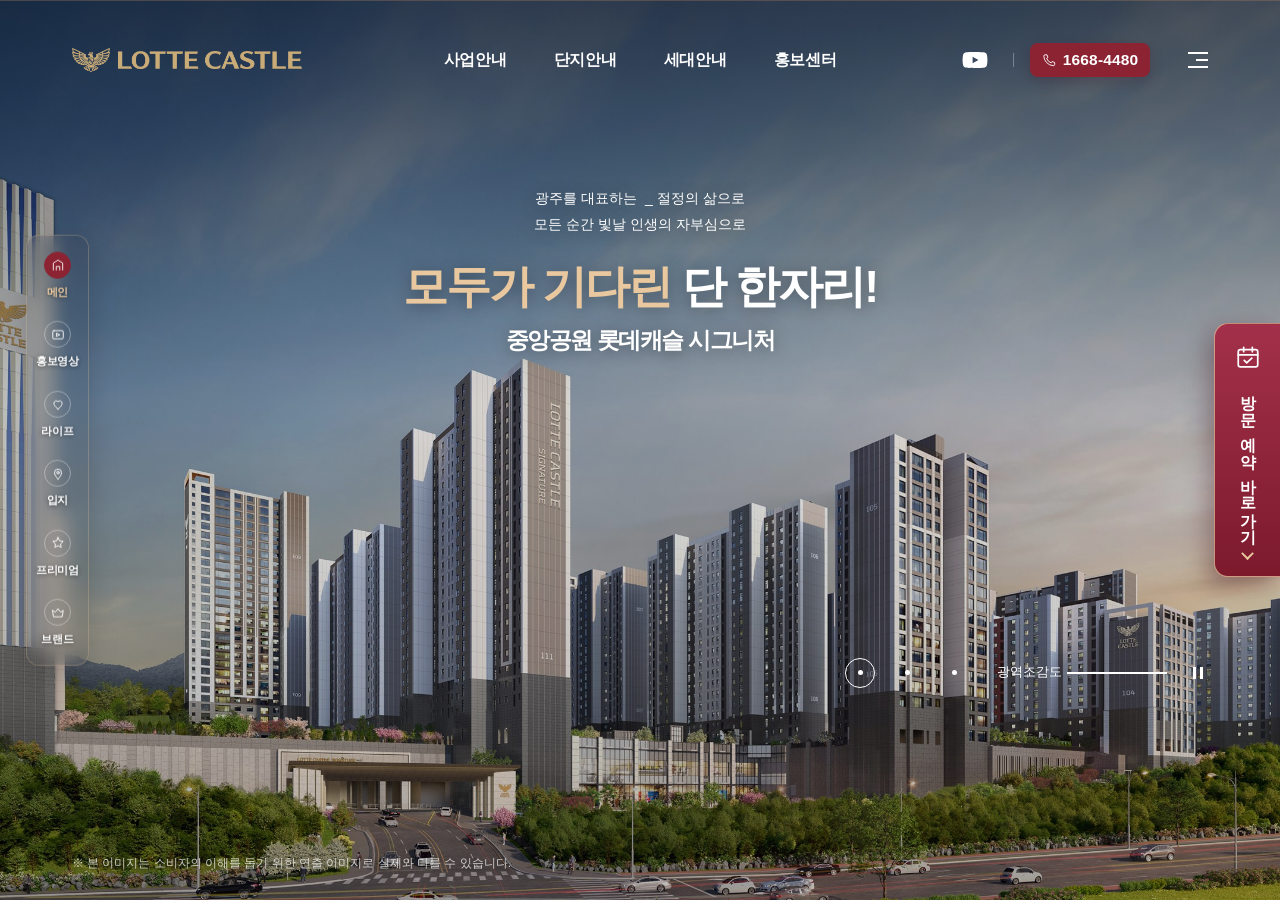
==== commit 2aa8984a: "예약버튼수정" ====
--- a/index.html
+++ b/index.html
@@ -56,6 +56,11 @@
         <svg viewBox="0 0 24 24" aria-hidden="true"><path d="M5.2 3h3.1l1.6 4.4-2.2 1.5a12 12 0 0 0 7.4 7.4l1.5-2.2 4.4 1.6v3.1A2.3 2.3 0 0 1 18.7 21 16.7 16.7 0 0 1 3 5.3 2.3 2.3 0 0 1 5.2 3z"/></svg>
         <span>1668-4480</span>
       </p>
+      <!-- 휴대폰·태블릿 전용: 누르면 바로 전화 연결 -->
+      <a class="hd__call" href="tel:1668-4480" aria-label="대표번호 1668-4480 전화 걸기">
+        <svg viewBox="0 0 24 24" aria-hidden="true"><path d="M5.2 3h3.1l1.6 4.4-2.2 1.5a12 12 0 0 0 7.4 7.4l1.5-2.2 4.4 1.6v3.1A2.3 2.3 0 0 1 18.7 21 16.7 16.7 0 0 1 3 5.3 2.3 2.3 0 0 1 5.2 3z"/></svg>
+        <span>1668-4480</span>
+      </a>
       <button class="hd__menu" type="button" aria-expanded="false" aria-controls="sitemap"><span class="sr-only">전체 메뉴</span><i></i><i></i><i></i></button>
     </div>
   </header>
@@ -326,12 +331,11 @@
             <p class="field__error" id="date-error"></p>
           </div>
           <div class="field">
-            <label for="type">관심 주택형</label>
+            <label for="type">관심타입</label>
             <select id="type" name="type">
-              <option value="">아직 정하지 않았어요</option>
-              <option>84A</option><option>84B</option><option>102</option><option>114</option><option>119A</option><option>119B</option>
-              <option>121</option><option>135A</option><option>135B</option><option>139A</option><option>139B-1</option><option>139B-2</option>
-              <option>139C</option><option>139D</option><option>166</option><option>211P</option><option>233P</option>
+              <option>84㎡이상 (구 30평형)</option>
+              <option>114㎡이상 (구 40평형)</option>
+              <option>135㎡이상 (구 50평형)</option>
             </select>
           </div>
         </div>
@@ -362,7 +366,10 @@
         <h3 class="done__title">방문 예약이 접수되었습니다</h3>
         <p class="done__text" id="done-text"></p>
         <p>담당자가 영업일 기준 하루 안에 전화로 예약을 확정해 드립니다.</p>
-        <button class="done__again" type="button" id="reserve-again">다른 일정으로 예약하기</button>
+        <div class="done__acts">
+          <button class="done__again" type="button" id="reserve-again" data-close>이어서 관람하기</button>
+          <a class="done__again done__unit" href="unit.html">평형대 확인하기</a>
+        </div>
       </div>
       <button class="rsv__close" type="button" data-close><span class="sr-only">닫기</span></button>
     </div>
--- a/css/style.css
+++ b/css/style.css
@@ -3,7 +3,7 @@
    ───────────────────────────────────────────── */
 :root {
   --wine: #811131;
-  --rose: #b58b7a;
+  --rose: #331e22;
   --wine-2: #8b2332;
   --brown: #402c2f;
   --brown-2: #331e22;
@@ -69,8 +69,8 @@
 .hd__logo { flex: none; }
 .hd__logo a { display: block; }
 .logo { display: flex; align-items: center; gap: 8px; }
-.logo img:first-child { height: 20px; width: auto; }
-.logo img:last-child { height: 15px; width: auto; }
+.logo img:first-child { height: 24px; width: auto; }
+.logo img:last-child { height: 18px; width: auto; }
 .logo--white { display: none; }
 .hd.is-w .logo--color { display: none; }
 .hd.is-w .logo--white { display: flex; }
@@ -87,9 +87,10 @@
 .gnb__sub a:hover, .gnb__sub a:focus-visible { color: var(--wine); }
 /* 메뉴 영역에 마우스를 올리면 모든 하위 메뉴가 흰 패널에 함께 펼쳐짐 */
 .hd.is-open { color: #fff; }
-.hd.is-open .logo img { filter: brightness(0) invert(1); } /* 로즈골드 위에서는 흰 로고 */
+/* 딥 브라운 위: 샴페인 골드 로고 그대로 */
 .hd.is-open::before { height: calc(var(--hd) + var(--drop, 260px)); }
 .hd.is-open .logo--color { display: flex; }
+.hd.is-open .gnb__list > li > a::after { background: #e9c89f; }
 .hd.is-open .logo--white { display: none; }
 .hd.is-open .gnb__sub { opacity: 1; visibility: visible; transition: opacity .35s .12s; }
 
@@ -103,8 +104,10 @@
 .hd__yt:hover::before, .hd__yt:focus-visible::before { transform: none; }
 .hd__yt:hover span, .hd__yt:focus-visible span { max-width: 160px; margin-left: 9px; opacity: 1; }
 .hd__bar { width: 1px; height: 14px; background: currentColor; opacity: .3; }
-.hd__tel { display: flex; align-items: center; gap: 10px; font-size: 22px; font-weight: 700; letter-spacing: .01em; }
-.hd__tel svg { width: 21px; height: 21px; fill: none; stroke: currentColor; stroke-width: 1.4; }
+/* 대표번호: 와인색 둥근 네모 안에 흰 글씨 (모바일 전화 버튼과 같은 모양) */
+.hd__tel { display: flex; align-items: center; gap: 8px; height: 39px; padding: 0 15px; border-radius: 9px; background: var(--wine-2); color: #fff; font-size: 19px; font-weight: 700; letter-spacing: .01em; white-space: nowrap; box-shadow: 0 4px 14px rgba(60, 10, 20, .2); }
+.hd__tel svg { width: 17px; height: 17px; fill: none; stroke: currentColor; stroke-width: 1.5; }
+.hd__call { display: none; }
 .hd__menu { position: relative; width: 44px; height: 44px; margin-left: 26px; margin-right: -10px; }
 .hd__menu i { position: absolute; right: 10px; height: 2px; background: currentColor; transition: width .3s var(--ease); }
 .hd__menu i:nth-child(2) { top: 14px; width: 20px; }
@@ -449,8 +452,11 @@
 .done__title { font-size: 26px; font-weight: 700; letter-spacing: -1px; }
 .done__text { font-size: 17px; }
 .done p:last-of-type { color: #888; }
-.done__again { justify-self: start; margin-top: 14px; padding: 13px 22px; border: 1px solid var(--brown-2); font-weight: 600; }
+.done__acts { display: flex; flex-wrap: wrap; gap: 10px; margin-top: 14px; }
+.done__again { padding: 13px 22px; border: 1px solid var(--brown-2); font-weight: 600; transition: background-color .2s, color .2s, border-color .2s; }
 .done__again:hover { background: var(--brown-2); color: #fff; }
+.done__unit { background: var(--wine-2); border-color: var(--wine-2); color: #fff; }
+.done__unit:hover { background: var(--wine); border-color: var(--wine); }
 
 /* ── 1400px 이하 ──────────────────────────── */
 @media (max-width: 1400px) {
@@ -467,7 +473,14 @@
   .hd.is-solid { background: rgba(255, 255, 255, .96); color: var(--brown-2); box-shadow: 0 1px 0 rgba(0, 0, 0, .06); }
   .hd.is-solid .logo--color { display: flex; } .hd.is-solid .logo--white { display: none; }
   .gnb, .hd__yt, .hd__bar { display: none; }
-  .hd__tel { font-size: 14px; gap: 5px; }
+  /* 대표번호: 와인색 버튼, 누르면 바로 전화 연결 (PC용 번호 글자는 숨김) */
+  .logo img:first-child { height: 20px; }
+  .logo img:last-child { height: 15px; }
+  .hd__tel { display: none; }
+  .hd__call { position: relative; display: flex; align-items: center; gap: 6px; height: 36px; padding: 0 13px; border-radius: 9px; background: var(--wine-2); color: #fff; font-size: 14px; font-weight: 700; letter-spacing: .01em; white-space: nowrap; box-shadow: 0 3px 10px rgba(60, 10, 20, .22); transition: background-color .2s, transform .2s; }
+  .hd__call::after { content: ""; position: absolute; inset: -4px 0; } /* 누르는 영역 44px 확보 */
+  .hd__call:active { background: var(--wine); transform: scale(.97); }
+  .hd__call svg { width: 14px; height: 14px; fill: none; stroke: currentColor; stroke-width: 1.6; }
   .hd__menu { margin-left: 8px; }
   .side { top: auto; bottom: 0; left: 0; right: 0; transform: none; }
   .side__tab { border-radius: 0; border: 0; box-shadow: 0 -4px 16px rgba(60, 10, 20, .25); gap: 10px; }
@@ -566,8 +579,8 @@
   .logo img:first-child { height: 17px; }
   .logo img:last-child { height: 12px; }
   .hd__util { gap: 12px; }
-  .hd__tel { white-space: nowrap; font-size: 13px; }
-  .hd__tel svg { width: 13px; height: 13px; }
+  .hd__call { height: 34px; padding: 0 11px; font-size: 13px; gap: 5px; }
+  .hd__call svg { width: 13px; height: 13px; }
   .hd__menu { margin-left: 0; }
   /* 메인 비주얼: 슬라이드 조작부와 안내 문구 겹침 해결 */
   .ctrl--main { bottom: 120px; }
@@ -580,7 +593,15 @@
   .park__zoom { right: 8px; bottom: 8px; padding: 7px 12px; font-size: 12px; }
 }
 @media (max-width: 380px) {
-  .hd__tel span { display: none; }
+  .hd { padding: 0 14px; gap: 8px; }
+  .hd__util { gap: 8px; }
+  .hd__call { padding: 0 9px; font-size: 12.5px; gap: 4px; }
+}
+@media (max-width: 340px) {
+  .hd { padding: 0 12px; }
+  .logo img:first-child { height: 14px; }
+  .logo img:last-child { height: 10px; }
+  .hd__call { padding: 0 8px; font-size: 12px; }
 }
 @media (max-width: 1023px) {
   .ctrl__dots { gap: 6px; }
@@ -597,15 +618,15 @@
   .hd__util { gap: 16px; }
   .hd__yt { height: 42px; padding: 0 9px; }
   .hd__yt svg { width: 26px; height: 26px; }
-  .hd__tel { font-size: 18px; gap: 7px; }
-  .hd__tel svg { width: 17px; height: 17px; }
+  .hd__tel { height: 34px; padding: 0 12px; border-radius: 8px; font-size: 15.5px; gap: 6px; }
+  .hd__tel svg { width: 14.5px; height: 14.5px; }
   .hd__menu { margin-left: 8px; }
 }
 @media (min-width: 1024px) and (max-width: 1200px) {
   .gnb__list > li { width: 92px; }
   .gnb__list > li > a { font-size: 15px; }
   .hd__bar { display: none; }
-  .hd__tel { font-size: 16px; }
+  .hd__tel { height: 31px; padding: 0 9px; font-size: 13.5px; }
 }
 /* 휴대폰·태블릿: 화면 전환 시 사진 확대→축소 연출 제거 (버벅임 방지) */
 @media (max-width: 1023px) {
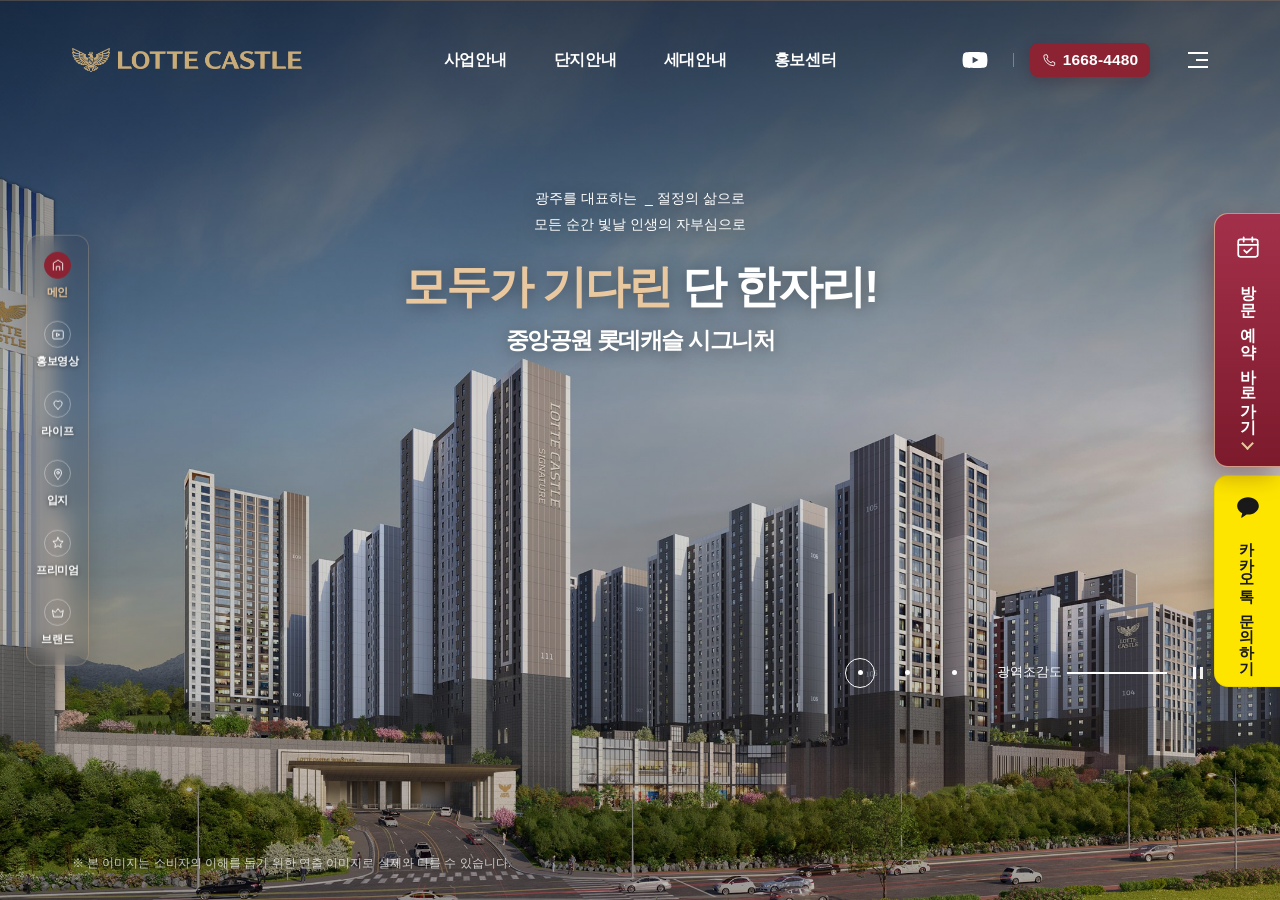
==== commit 43c921fb: "카카오버튼" ====
--- a/index.html
+++ b/index.html
@@ -78,12 +78,15 @@
 
   <!-- 오른쪽 세로 탭 -->
   <div class="side">
-    <button class="side__tab" type="button" data-reserve><span>방문 예약 바로가기</span><i aria-hidden="true"></i></button>
-    <div class="side__card" aria-hidden="true">
-      <p>모델하우스<br>방문 예약</p>
-      <img src="images/logo-emblem-white.png" alt="">
-      <p class="side__go">바로가기 <i></i></p>
-    </div>
+    <div class="side__rsv">
+      <button class="side__tab" type="button" data-reserve><span>방문 예약 바로가기</span><i aria-hidden="true"></i></button>
+      <div class="side__card" aria-hidden="true">
+        <p>모델하우스<br>방문 예약</p>
+        <img src="images/logo-emblem-white.png" alt="">
+        <p class="side__go">바로가기 <i></i></p>
+      </div>
+    </div>
+    <a class="side__kakao" href="https://open.kakao.com/o/sBbZ0gQi" target="_blank" rel="noopener" aria-label="카카오톡 오픈채팅으로 문의하기 (새 창)"><span>카카오톡 문의하기</span></a>
   </div>
 
   <!-- 왼쪽 섹션 바로가기 (스크롤 없이 해당 화면으로 이동) -->
@@ -363,12 +366,13 @@
       </form>
       <div class="done" id="reserve-done" tabindex="-1" hidden>
         <p class="rsv__en">THANK YOU</p>
-        <h3 class="done__title">방문 예약이 접수되었습니다</h3>
+        <h3 class="done__title" id="done-title">방문 예약이 접수되었습니다</h3>
         <p class="done__text" id="done-text"></p>
         <p>담당자가 영업일 기준 하루 안에 전화로 예약을 확정해 드립니다.</p>
         <div class="done__acts">
-          <button class="done__again" type="button" id="reserve-again" data-close>이어서 관람하기</button>
-          <a class="done__again done__unit" href="unit.html">평형대 확인하기</a>
+          <button class="done__again" type="button" id="reserve-change">일정변경하기</button>
+          <button class="done__again" type="button" data-close>롯데캐슬 더 알아보기</button>
+          <a class="done__again done__unit" href="unit.html">평형대 바로보기</a>
         </div>
       </div>
       <button class="rsv__close" type="button" data-close><span class="sr-only">닫기</span></button>
--- a/css/style.css
+++ b/css/style.css
@@ -133,7 +133,8 @@
 
 /* 오른쪽 세로 탭 */
 /* 방문 예약 바로가기: 화면 오른쪽 가운데, 와인색 + 달력 아이콘 + 주기적인 빛 반사로 눈에 띄게 */
-.side { position: fixed; right: 0; top: 50%; z-index: 55; transform: translateY(-50%); }
+.side { position: fixed; right: 0; top: 50%; z-index: 55; display: flex; flex-direction: column; align-items: flex-end; gap: 8px; transform: translateY(-50%); }
+.side__rsv { position: relative; }
 .side__tab {
   position: relative; overflow: hidden;
   display: flex; flex-direction: column; align-items: center; gap: 14px;
@@ -166,7 +167,30 @@
 .side__card img { width: 70px; opacity: .9; }
 .side__go { display: flex; align-items: center; gap: 8px; font-size: 13px; font-weight: 500; }
 .side__go i { width: 26px; height: 1px; background: #fff; }
-.side:hover .side__card, .side__tab:focus-visible + .side__card { opacity: 1; transform: none; }
+.side__rsv:hover .side__card, .side__tab:focus-visible + .side__card { opacity: 1; transform: none; }
+/* 카카오톡 문의하기: 카카오 노란색 + 말풍선 아이콘, 누르면 오픈채팅(1:1)이 새 창으로 열림 */
+.side__kakao {
+  display: flex; flex-direction: column; align-items: center; gap: 12px;
+  width: 66px; padding: 18px 0 20px;
+  background: #fee500; color: #191919;
+  border: 1px solid rgba(25, 25, 25, .08); border-right: 0; border-radius: 14px 0 0 14px;
+  box-shadow: -6px 8px 24px rgba(40, 30, 0, .22);
+  font-size: 15px; font-weight: 700;
+  transition: width .35s var(--ease), background-color .3s;
+}
+.side__kakao::before { /* 말풍선 아이콘 */
+  content: ""; flex: none; width: 26px; height: 26px;
+  background: url("data:image/svg+xml,%3Csvg xmlns='http://www.w3.org/2000/svg' viewBox='0 0 24 24'%3E%3Cpath fill='%23191919' d='M12 3C6.5 3 2 6.6 2 11c0 2.8 1.9 5.3 4.7 6.7l-1 3.7c-.1.3.3.6.6.4l4.4-2.9c.4 0 .9.1 1.3.1 5.5 0 10-3.6 10-8S17.5 3 12 3z'/%3E%3C/svg%3E") center / contain no-repeat;
+}
+.side__kakao span { writing-mode: vertical-rl; text-orientation: upright; white-space: nowrap; letter-spacing: .04em; word-spacing: -.55em; line-height: 1; }
+.side__kakao:hover, .side__kakao:focus-visible { width: 74px; background: #ffde00; }
+/* 세로 높이가 낮은 노트북 화면: 두 탭이 헤더와 겹치지 않게 살짝 줄임 */
+@media (min-width: 1024px) and (max-height: 760px) {
+  .side { top: calc(50% + 30px); gap: 6px; }
+  .side__tab { padding: 14px 0 12px; gap: 10px; font-size: 14px; }
+  .side__kakao { padding: 12px 0 14px; gap: 9px; font-size: 13.5px; }
+  .side__tab::before, .side__kakao::before { width: 22px; height: 22px; }
+}
 
 /* ── 풀페이지 ─────────────────────────────── */
 .fp { position: fixed; inset: 0; overflow: hidden; }
@@ -453,7 +477,7 @@
 .done__text { font-size: 17px; }
 .done p:last-of-type { color: #888; }
 .done__acts { display: flex; flex-wrap: wrap; gap: 10px; margin-top: 14px; }
-.done__again { padding: 13px 22px; border: 1px solid var(--brown-2); font-weight: 600; transition: background-color .2s, color .2s, border-color .2s; }
+.done__again { display: inline-flex; align-items: center; justify-content: center; padding: 13px 22px; border: 1px solid var(--brown-2); font-weight: 600; transition: background-color .2s, color .2s, border-color .2s; }
 .done__again:hover { background: var(--brown-2); color: #fff; }
 .done__unit { background: var(--wine-2); border-color: var(--wine-2); color: #fff; }
 .done__unit:hover { background: var(--wine); border-color: var(--wine); }
@@ -482,7 +506,12 @@
   .hd__call:active { background: var(--wine); transform: scale(.97); }
   .hd__call svg { width: 14px; height: 14px; fill: none; stroke: currentColor; stroke-width: 1.6; }
   .hd__menu { margin-left: 8px; }
-  .side { top: auto; bottom: 0; left: 0; right: 0; transform: none; }
+  .side, .sub .side { top: auto; bottom: 0; left: 0; right: 0; display: flex; flex-direction: row; align-items: stretch; gap: 0; transform: none; }
+  .side__rsv { flex: 1 1 0; min-width: 0; }
+  .side__kakao { flex: 1 1 0; min-width: 0; flex-direction: row; justify-content: center; gap: 8px; width: auto; height: 56px; padding: 0 0 env(safe-area-inset-bottom); border: 0; border-radius: 0; box-shadow: 0 -4px 16px rgba(40, 30, 0, .18); font-size: 15px; }
+  .side__kakao:hover, .side__kakao:focus-visible { width: auto; }
+  .side__kakao::before { width: 21px; height: 21px; }
+  .side__kakao span { writing-mode: horizontal-tb; word-spacing: normal; letter-spacing: -.01em; }
   .side__tab { border-radius: 0; border: 0; box-shadow: 0 -4px 16px rgba(60, 10, 20, .25); gap: 10px; }
   .side__tab::before { width: 20px; height: 20px; }
   .side__tab:hover { width: 100%; }
@@ -540,6 +569,7 @@
   .ft__r { align-items: stretch; }
   .family__bt, .ft__priv { width: 100%; }
   .rsv__panel { padding: 40px 22px 30px; }
+  .done__again { flex: 1 1 100%; }
 }
 @media (max-width: 599px) {
   .form__grid, .pr__list, .sign__list { grid-template-columns: 1fr; }
@@ -649,4 +679,10 @@
   .sec-life.is-in .lf.is-active .lf__box > * { animation-duration: 1s; animation-delay: .3s; }
   @keyframes fromFarLeft { from { opacity: 0; transform: translateX(-40vw); } }
   @keyframes fromFarRight { from { opacity: 0; transform: translateX(40vw); } }
-}+}
+/* 아주 좁은 휴대폰: 하단 두 버튼 글자가 잘리지 않게 */
+@media (max-width: 380px) {
+  .side__tab, .side__kakao { font-size: 13px; gap: 6px; }
+  .side__tab i { display: none; }
+  .side__tab::before, .side__kakao::before { width: 18px; height: 18px; }
+}
